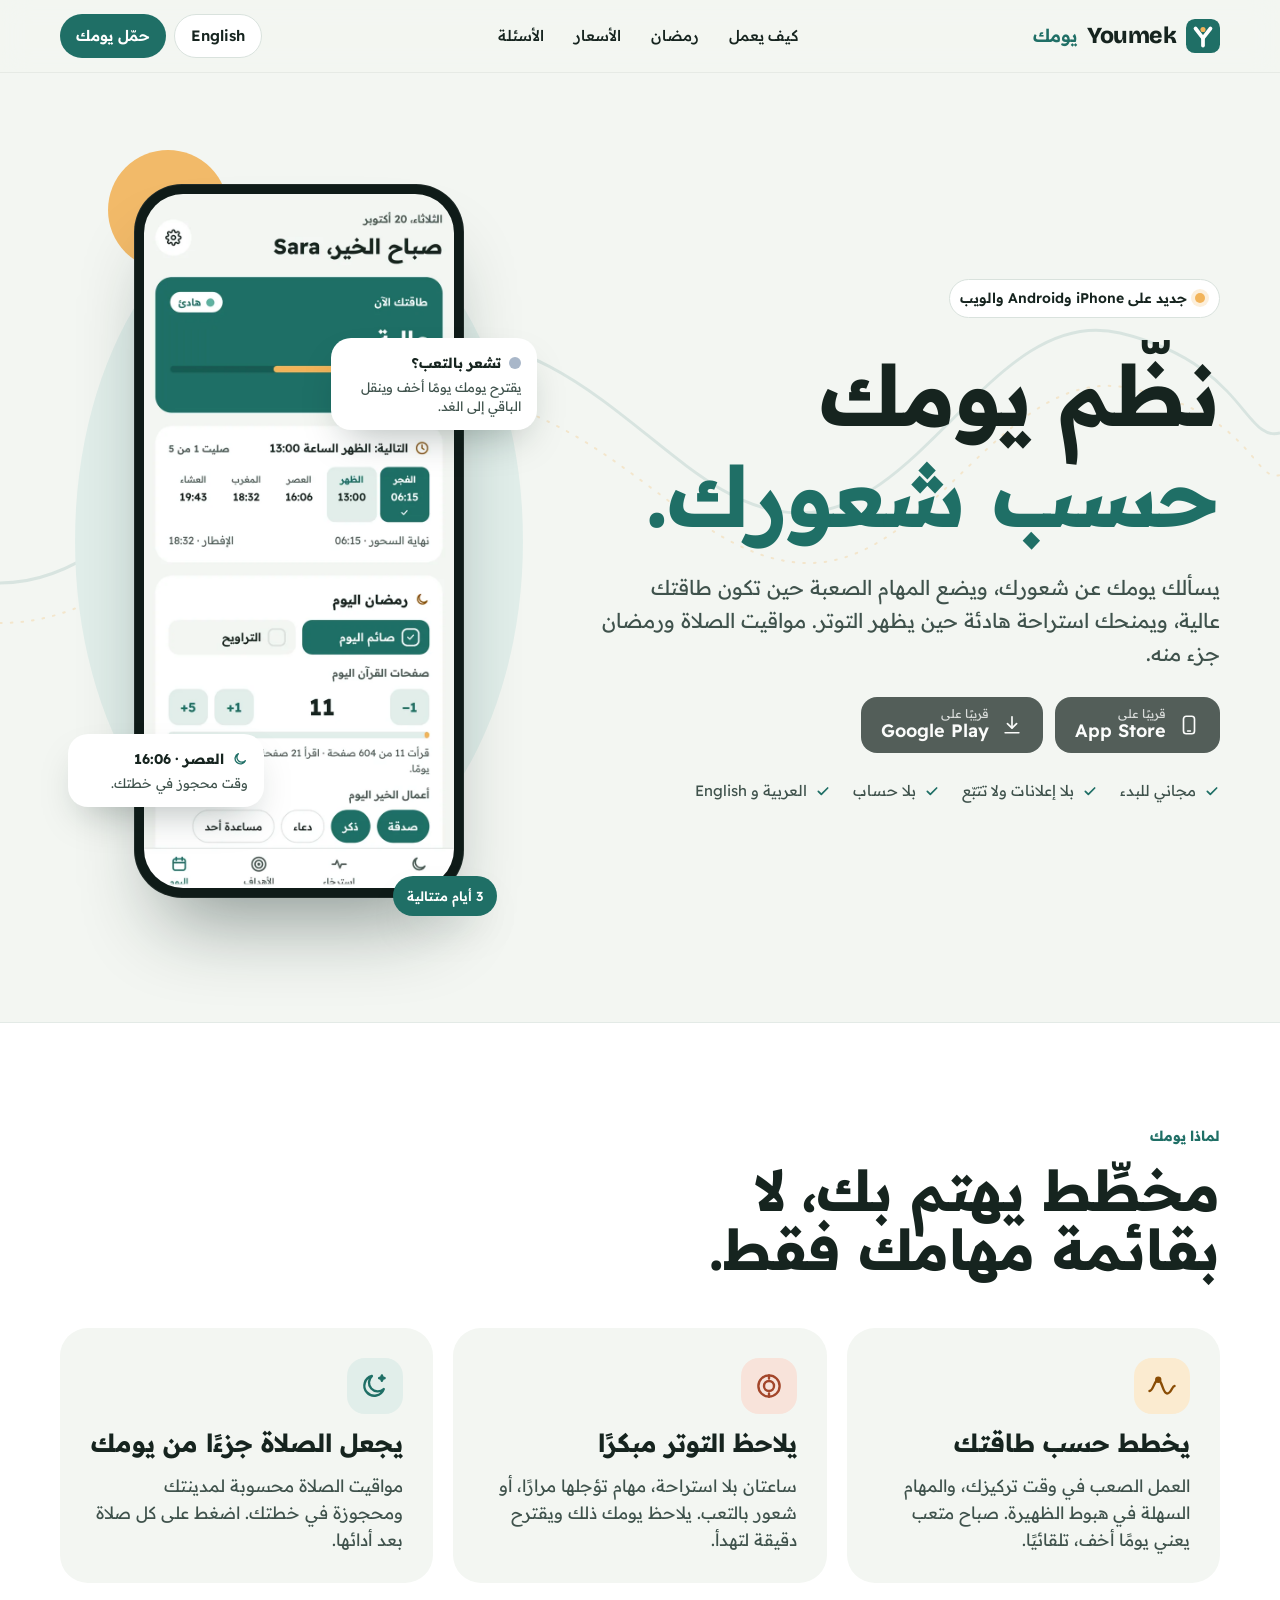
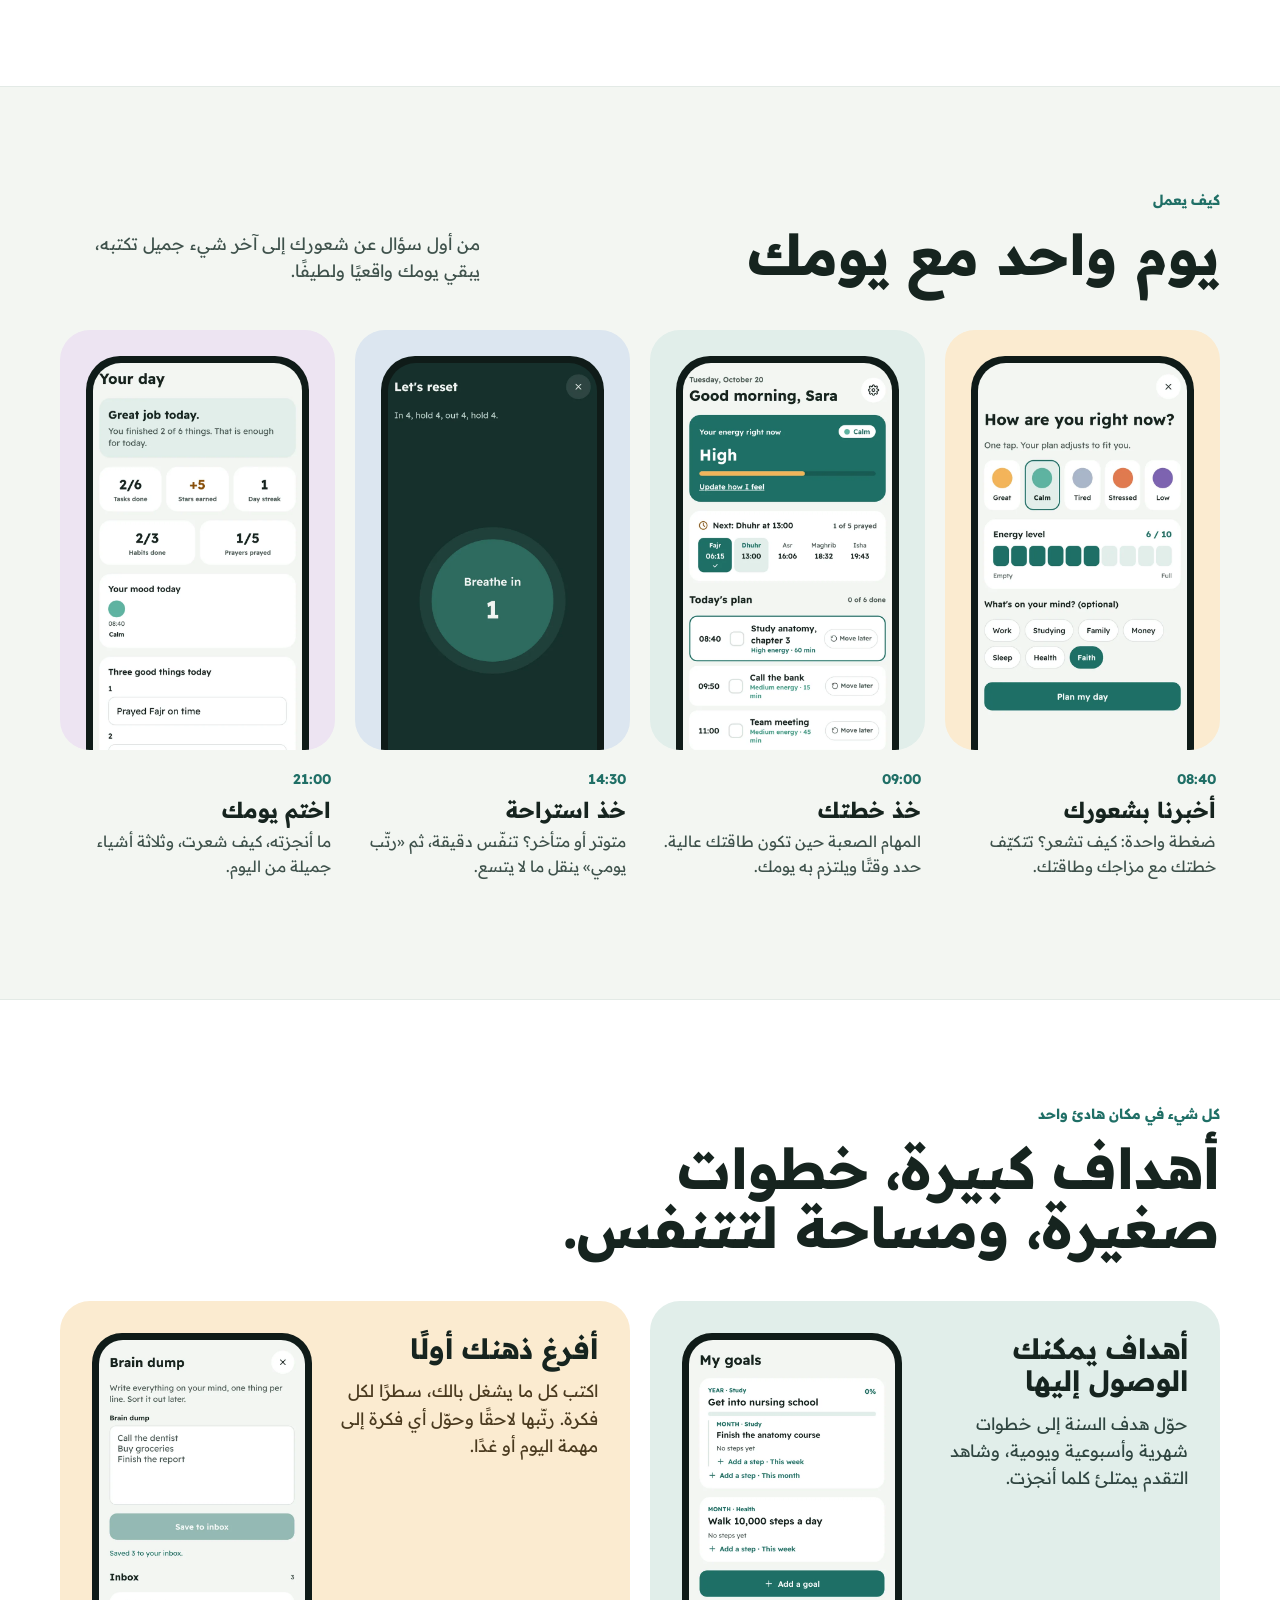
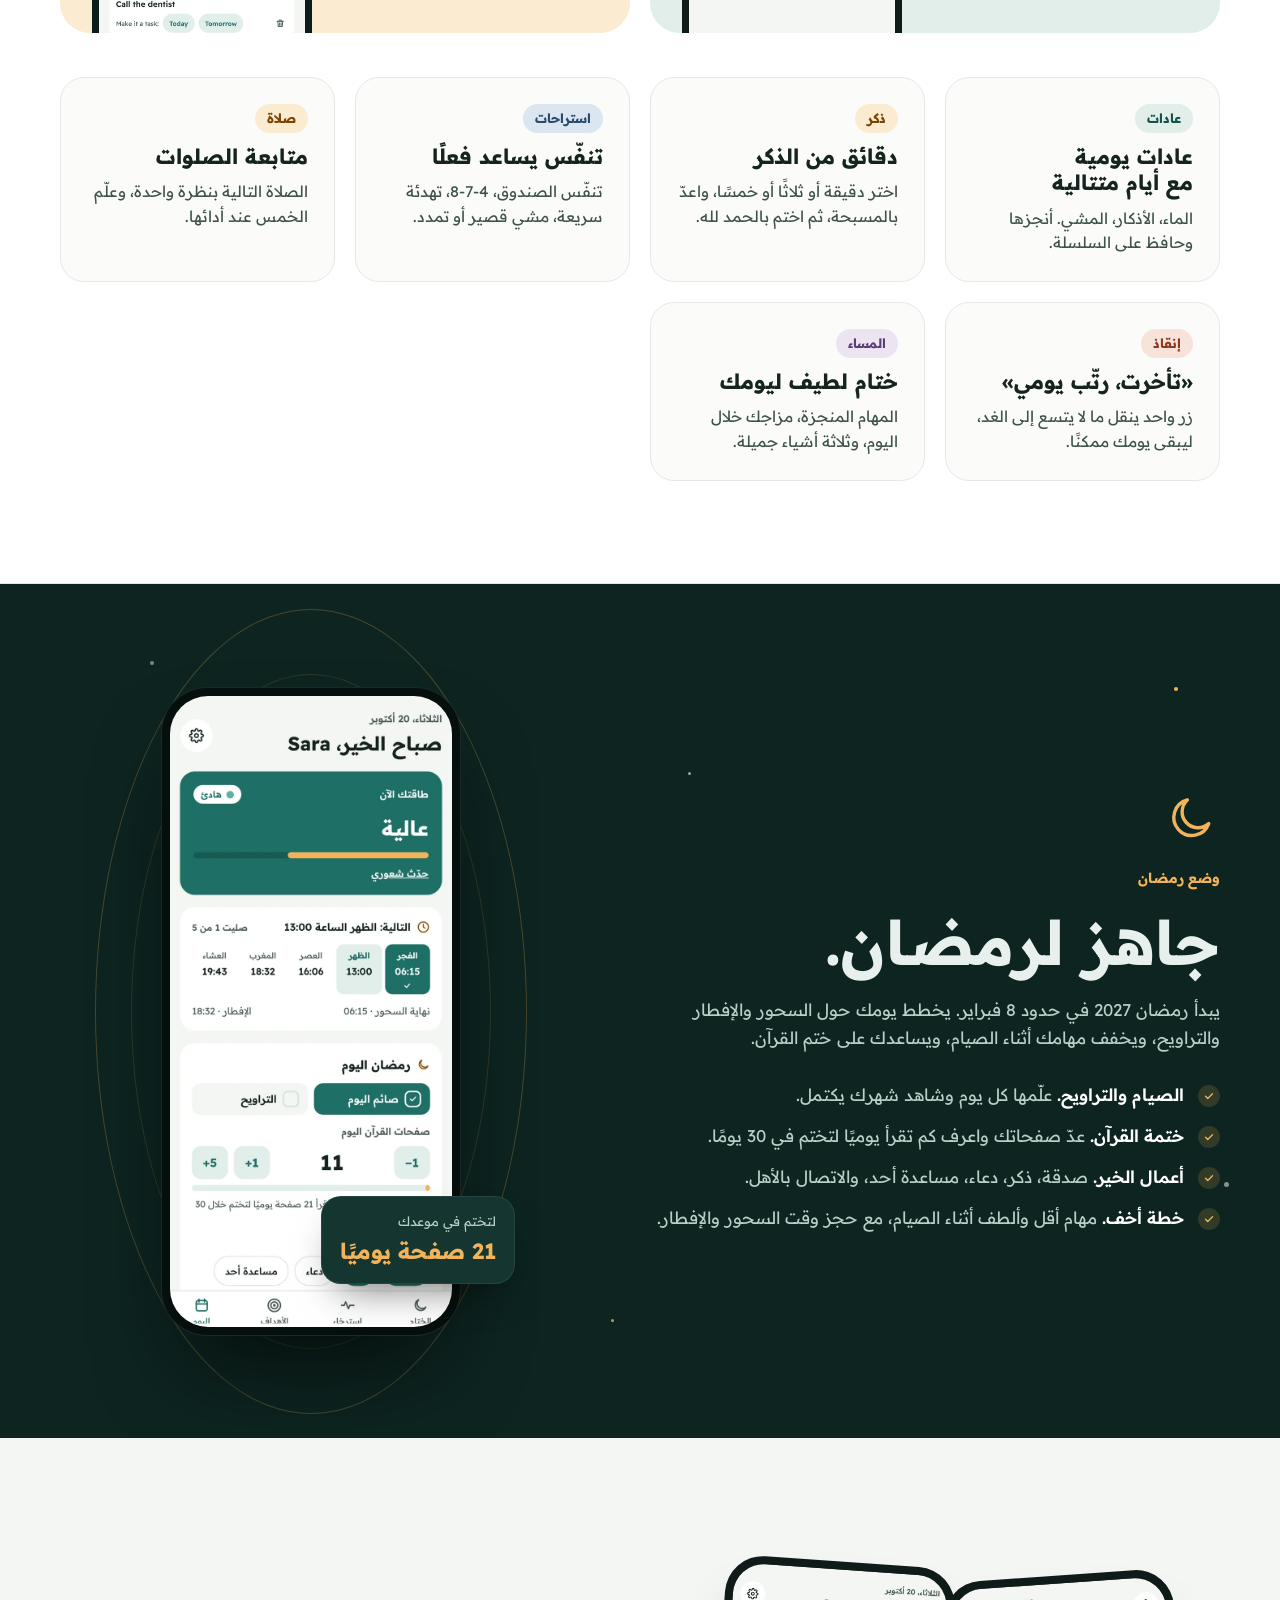
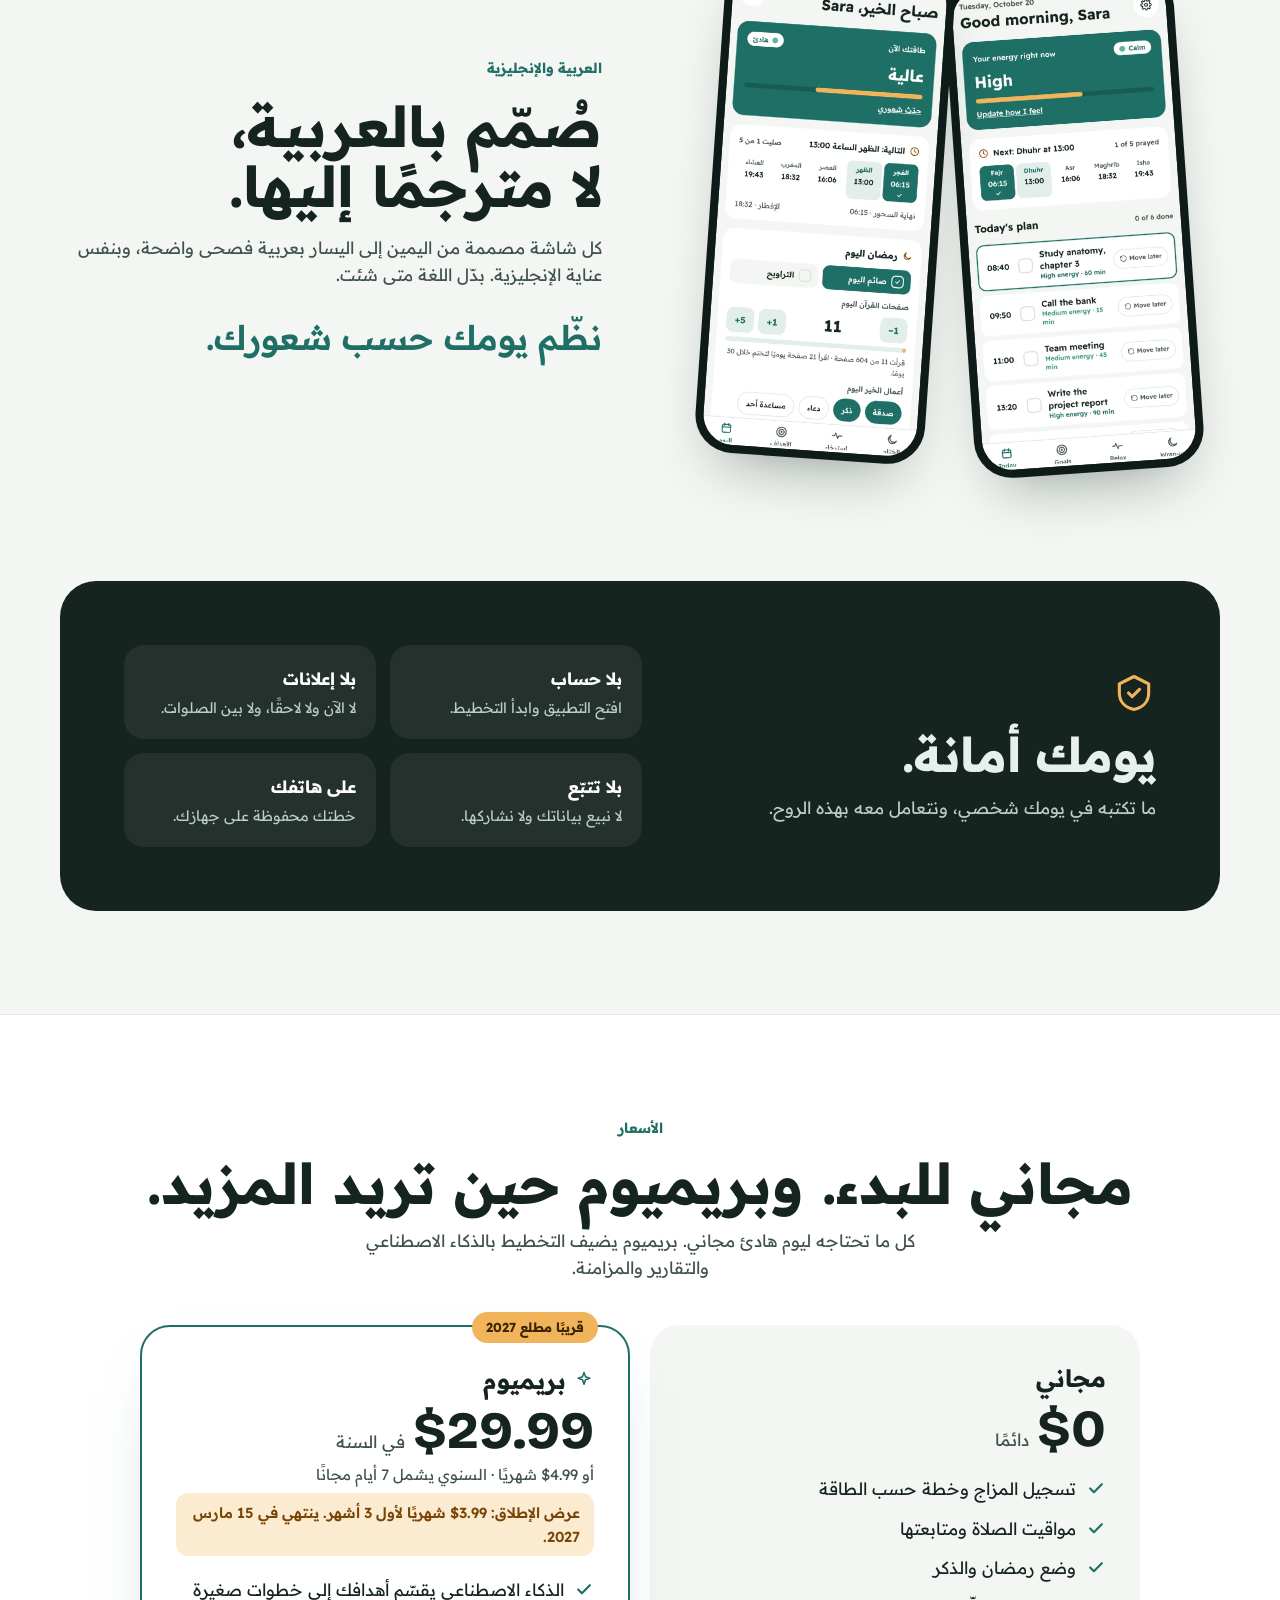
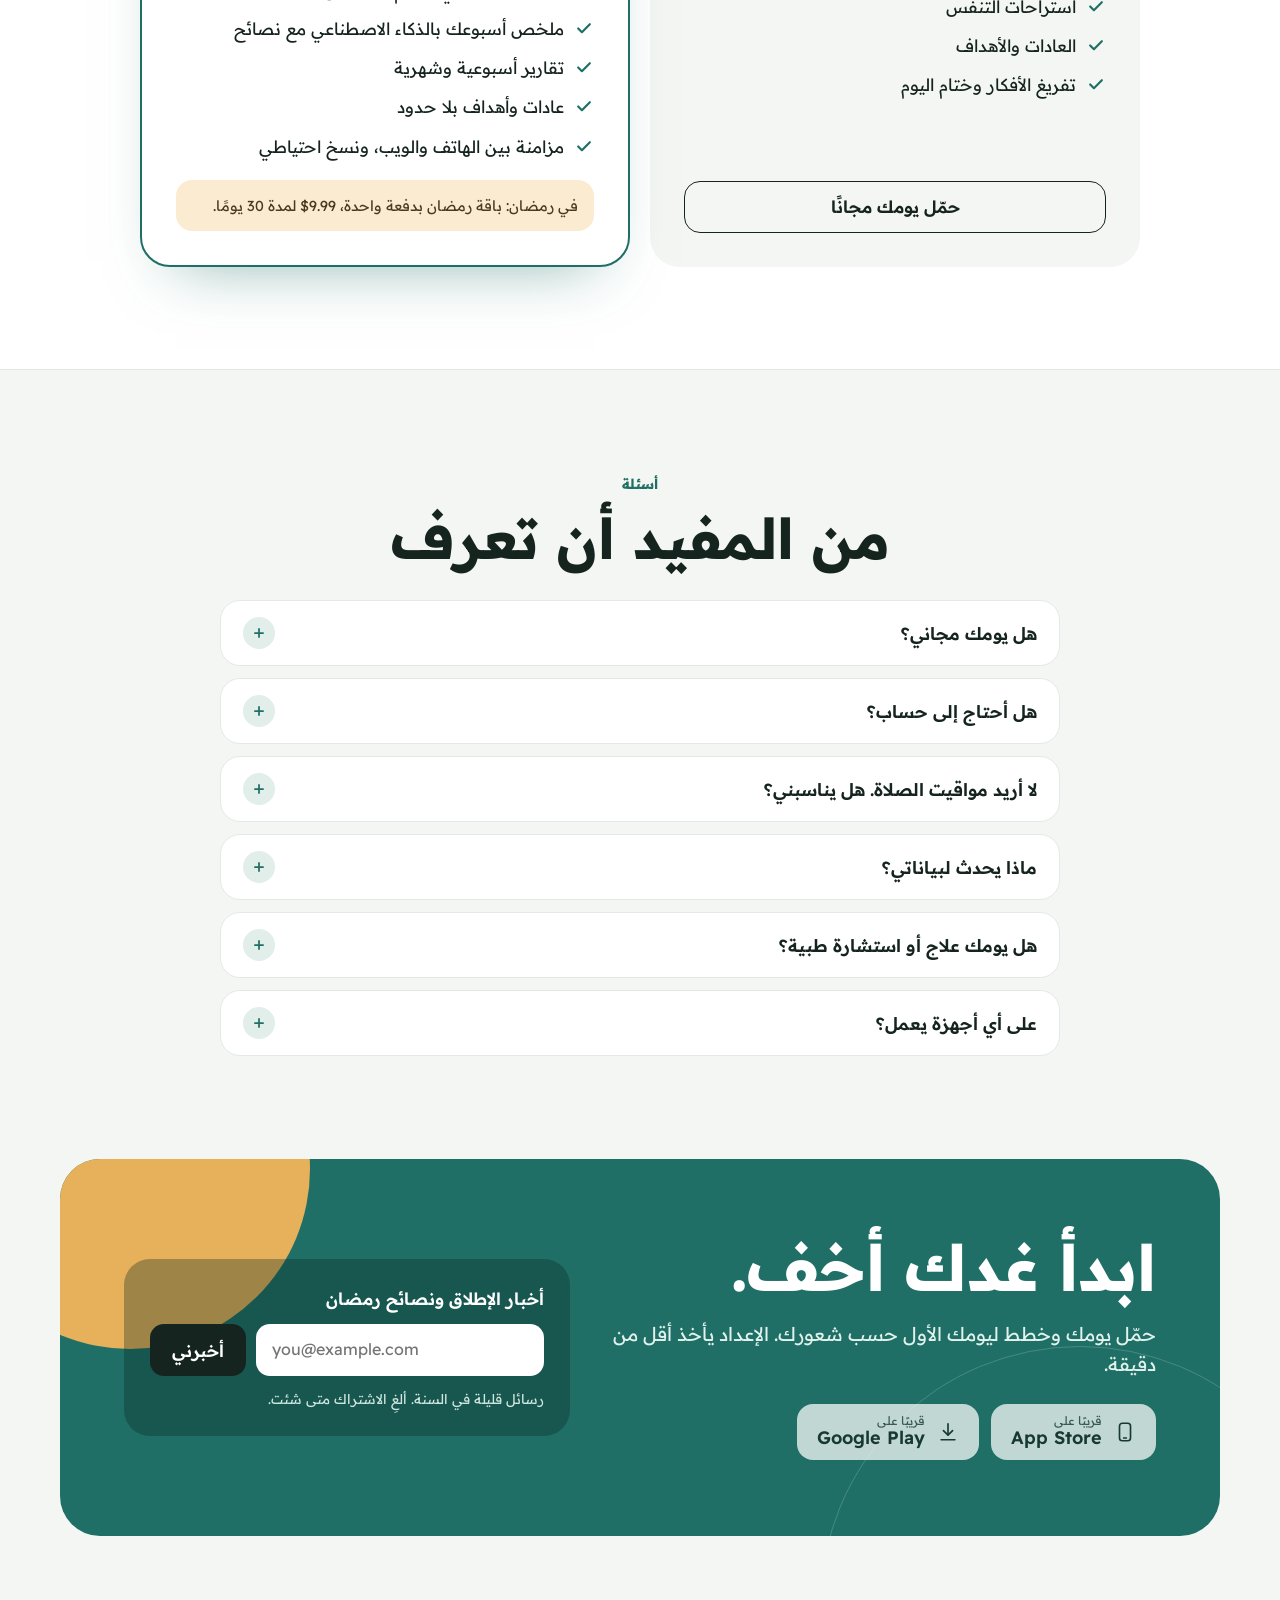
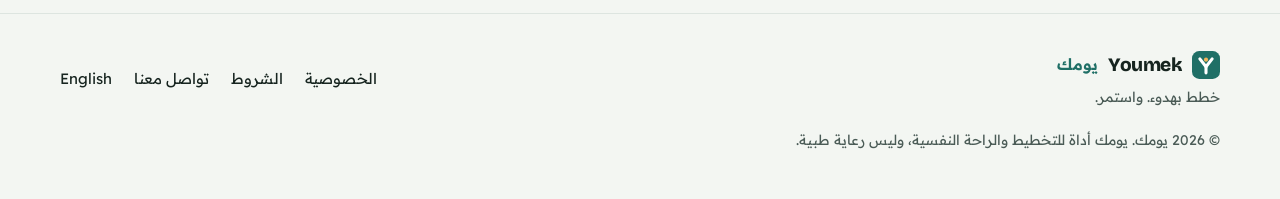
==== docs/ar/index.html @ 7734d37a "first commit v 0 10-18-26" ====
<!doctype html>
<html lang="ar" dir="rtl" class="no-js">
<head>
<meta charset="utf-8">
<meta name="viewport" content="width=device-width, initial-scale=1, viewport-fit=cover">
<title>يومك: نظّم يومك حسب شعورك</title>
<meta name="description" content="يومك مخطِّط هادئ يسألك عن مزاجك وطاقتك، ويضع المهام الصعبة حين تكون طاقتك عالية، ويمنحك استراحة هادئة حين يظهر التوتر، ويجعل مواقيت الصلاة ورمضان جزءًا من يومك. بالعربية والإنجليزية.">
<link rel="canonical" href="https://youmek.com/ar/">
<link rel="alternate" hreflang="en" href="https://youmek.com/">
<link rel="alternate" hreflang="ar" href="https://youmek.com/ar/">
<link rel="alternate" hreflang="x-default" href="https://youmek.com/">
<meta name="theme-color" content="#1F6F66">
<meta property="og:type" content="website">
<meta property="og:site_name" content="Youmek">
<meta property="og:title" content="يومك: نظّم يومك حسب شعورك">
<meta property="og:description" content="يومك مخطِّط هادئ يسألك عن مزاجك وطاقتك، ويضع المهام الصعبة حين تكون طاقتك عالية، ويمنحك استراحة هادئة حين يظهر التوتر، ويجعل مواقيت الصلاة ورمضان جزءًا من يومك. بالعربية والإنجليزية.">
<meta property="og:url" content="https://youmek.com/ar/">
<meta property="og:image" content="https://youmek.com/images/og-ar.png">
<meta property="og:locale" content="ar_AR">
<meta name="twitter:card" content="summary_large_image">
<meta name="twitter:image" content="https://youmek.com/images/og-ar.png">
<link rel="icon" href="../favicon.svg" type="image/svg+xml">
<link rel="icon" href="../favicon-32.png" sizes="32x32" type="image/png">
<link rel="apple-touch-icon" href="../apple-touch-icon.png">
<link rel="preload" href="../fonts/readex-pro.woff2" as="font" type="font/woff2" crossorigin>
<link rel="preload" href="../fonts/bricolage-800.woff2" as="font" type="font/woff2" crossorigin>
<link rel="stylesheet" href="../styles.css">
<link rel="preload" as="image" href="../images/app-today-ar.webp">
<script type="application/ld+json">{"@context": "https://schema.org", "@type": "SoftwareApplication", "name": "يومك", "applicationCategory": "LifestyleApplication", "operatingSystem": "iOS, Android, Web", "description": "يومك مخطِّط هادئ يسألك عن مزاجك وطاقتك، ويضع المهام الصعبة حين تكون طاقتك عالية، ويمنحك استراحة هادئة حين يظهر التوتر، ويجعل مواقيت الصلاة ورمضان جزءًا من يومك. بالعربية والإنجليزية.", "url": "https://youmek.com/ar/", "inLanguage": "ar", "offers": {"@type": "Offer", "price": "0", "priceCurrency": "USD"}}</script>

</head>
<body>
<a class="skip" href="#main">انتقل إلى المحتوى</a>

<header class="header">
  <nav class="wrap nav" aria-label="الرئيسية">
    <a class="brand" href="#top" aria-label="يومك"><svg width="34" height="34" viewBox="0 0 100 100" aria-hidden="true"><rect width="100" height="100" rx="26" fill="#1F6F66"/><path d="M28 28 L50 56 L72 28" fill="none" stroke="#fff" stroke-width="11" stroke-linecap="round" stroke-linejoin="round"/><path d="M50 56 V78" fill="none" stroke="#fff" stroke-width="11" stroke-linecap="round"/><circle cx="50" cy="31" r="7.5" fill="#F2B45A"/></svg><span class="brand-en">Youmek</span><span class="brand-ar">يومك</span></a>
    <div class="nav-links"><a href="#how">كيف يعمل</a><a href="#ramadan">رمضان</a><a href="#pricing">الأسعار</a><a href="#faq">الأسئلة</a></div>
    <div class="nav-actions">
      <a class="pill pill-ghost lang-en" href="../" hreflang="en" lang="en" data-setlang="en" aria-label="Read in English">English</a>
      <a class="pill pill-solid" href="#download">حمّل يومك</a>
    </div>
  </nav>
</header>

<main id="main">
<section class="hero" id="top">
  <svg class="hero-curve" viewBox="0 0 1440 520" preserveAspectRatio="none" aria-hidden="true">
    <path d="M0 400 C 180 400, 260 150, 470 150 S 760 330, 900 330 S 1120 120, 1260 150 S 1400 260, 1440 250" fill="none" stroke="#1F6F66" stroke-opacity="0.13" stroke-width="3"/>
    <path d="M0 440 C 200 440, 280 210, 480 210 S 770 380, 910 380 S 1130 180, 1270 205 S 1410 300, 1440 292" fill="none" stroke="#F2B45A" stroke-opacity="0.25" stroke-width="2" stroke-dasharray="2 10" stroke-linecap="round"/>
  </svg>
  <div class="wrap hero-grid">
    <div class="hero-copy">
      <span class="badge"><span class="badge-dot" aria-hidden="true"></span>جديد على iPhone وAndroid والويب</span>
      <h1 class="h1">نظّم يومك <em>حسب شعورك.</em></h1>
      <p class="hero-sub">يسألك يومك عن شعورك، ويضع المهام الصعبة حين تكون طاقتك عالية، ويمنحك استراحة هادئة حين يظهر التوتر. مواقيت الصلاة ورمضان جزء منه.</p>
      <div class="cta-row" id="download">
        <a class="store" href="#download" data-store="appStore" data-soon="قريبًا على" aria-label="حمّله من App Store"><svg class="icon" viewBox="0 0 24 24" aria-hidden="true" fill="none" stroke="currentColor" stroke-width="1.8" stroke-linecap="round" stroke-linejoin="round"><rect x="6" y="2.5" width="12" height="19" rx="3"/><path d="M10.5 18.5h3"/></svg><span class="store-text"><span class="store-small">حمّله من</span><span class="store-big">App Store</span></span></a><a class="store" href="#download" data-store="googlePlay" data-soon="قريبًا على" aria-label="احصل عليه من Google Play"><svg class="icon" viewBox="0 0 24 24" aria-hidden="true" fill="none" stroke="currentColor" stroke-width="1.8" stroke-linecap="round" stroke-linejoin="round"><path d="M12 3v12"/><path d="M7 10.5l5 5 5-5"/><path d="M4.5 20.5h15"/></svg><span class="store-text"><span class="store-small">احصل عليه من</span><span class="store-big">Google Play</span></span></a>
        <a class="web-link" href="#" data-webapp><svg class="icon" viewBox="0 0 24 24" aria-hidden="true" fill="none" stroke="currentColor" stroke-width="1.8" stroke-linecap="round" stroke-linejoin="round"><circle cx="12" cy="12" r="9"/><path d="M3 12h18M12 3c2.6 2.6 3.8 5.6 3.8 9s-1.2 6.4-3.8 9c-2.6-2.6-3.8-5.6-3.8-9S9.4 5.6 12 3z"/></svg><span>استخدمه على الويب</span></a>
      </div>
      <ul class="trust"><li><svg class="icon" viewBox="0 0 24 24" aria-hidden="true" fill="none" stroke="currentColor" stroke-width="2.6" stroke-linecap="round" stroke-linejoin="round"><path d="M5 12.5l4.5 4.5L19 7.5"/></svg>مجاني للبدء</li><li><svg class="icon" viewBox="0 0 24 24" aria-hidden="true" fill="none" stroke="currentColor" stroke-width="2.6" stroke-linecap="round" stroke-linejoin="round"><path d="M5 12.5l4.5 4.5L19 7.5"/></svg>بلا إعلانات ولا تتبّع</li><li><svg class="icon" viewBox="0 0 24 24" aria-hidden="true" fill="none" stroke="currentColor" stroke-width="2.6" stroke-linecap="round" stroke-linejoin="round"><path d="M5 12.5l4.5 4.5L19 7.5"/></svg>بلا حساب</li><li><svg class="icon" viewBox="0 0 24 24" aria-hidden="true" fill="none" stroke="currentColor" stroke-width="2.6" stroke-linecap="round" stroke-linejoin="round"><path d="M5 12.5l4.5 4.5L19 7.5"/></svg>العربية و English</li></ul>
    </div>
    <div class="hero-art">
      <div class="phone-stage">
        <div class="blob" aria-hidden="true"></div>
        <div class="sun" aria-hidden="true"></div>
        <div class="phone"><img src="../images/app-today-ar.webp" alt="شاشة اليوم في يومك: الطاقة عالية، الصلاة التالية الظهر الساعة 13:00، وخطة اليوم." width="720" height="1558" fetchpriority="high"></div>
        <div class="float float-1"><b><span class="mood-dot" aria-hidden="true"></span>تشعر بالتعب؟</b><span>يقترح يومك يومًا أخف وينقل الباقي إلى الغد.</span></div>
        <div class="float float-2"><b><svg class="icon" viewBox="0 0 24 24" aria-hidden="true" fill="none" stroke="currentColor" stroke-width="2" stroke-linecap="round" stroke-linejoin="round"><path d="M20 14.5A8 8 0 1 1 9.5 4a6.5 6.5 0 0 0 10.5 10.5z"/></svg>العصر · 16:06</b><span>وقت محجوز في خطتك.</span></div>
        <div class="float-3 float" aria-hidden="true">3 أيام متتالية</div>
      </div>
    </div>
  </div>
</section>

<section class="section white" aria-labelledby="p-title">
  <div class="wrap stack" style="gap:48px">
    <div class="stack" style="max-width:760px"><span class="eyebrow">لماذا يومك</span><h2 id="p-title" class="h2">مخطِّط يهتم بك، لا بقائمة مهامك فقط.</h2></div>
    <div class="cards-3"><article class="pillar reveal"><div class="tile" style="background:#FBEBD0;color:#8A4D05"><svg class="icon" viewBox="0 0 24 24" aria-hidden="true" fill="none" stroke="currentColor" stroke-width="1.9" stroke-linecap="round" stroke-linejoin="round"><path d="M2 16c3 0 4-9 7-9s3.5 11 7 11 4-6 6-6"/><circle cx="9" cy="7" r="1.6" fill="currentColor"/></svg></div><h3>يخطط حسب طاقتك</h3><p>العمل الصعب في وقت تركيزك، والمهام السهلة في هبوط الظهيرة. صباح متعب يعني يومًا أخف، تلقائيًا.</p></article><article class="pillar reveal"><div class="tile" style="background:#F8E3DA;color:#A3462A"><svg class="icon" viewBox="0 0 24 24" aria-hidden="true" fill="none" stroke="currentColor" stroke-width="1.9" stroke-linecap="round" stroke-linejoin="round"><circle cx="12" cy="12" r="8.5"/><circle cx="12" cy="12" r="4"/><path d="M12 3.5V6M12 18v2.5"/></svg></div><h3>يلاحظ التوتر مبكرًا</h3><p>ساعتان بلا استراحة، مهام تؤجلها مرارًا، أو شعور بالتعب. يلاحظ يومك ذلك ويقترح دقيقة لتهدأ.</p></article><article class="pillar reveal"><div class="tile" style="background:#E1EEEA;color:#1F6F66"><svg class="icon" viewBox="0 0 24 24" aria-hidden="true" fill="none" stroke="currentColor" stroke-width="1.9" stroke-linecap="round" stroke-linejoin="round"><path d="M19 14.5A8 8 0 1 1 9.5 4a6.5 6.5 0 0 0 9.5 10.5z"/><path d="M17.5 3.5l.6 1.6 1.6.6-1.6.6-.6 1.6-.6-1.6-1.6-.6 1.6-.6z"/></svg></div><h3>يجعل الصلاة جزءًا من يومك</h3><p>مواقيت الصلاة محسوبة لمدينتك ومحجوزة في خطتك. اضغط على كل صلاة بعد أدائها.</p></article></div>
  </div>
</section>

<section class="section" id="how" aria-labelledby="d-title">
  <div class="wrap stack" style="gap:40px">
    <div class="head-row">
      <div class="stack" style="max-width:640px"><span class="eyebrow">كيف يعمل</span><h2 id="d-title" class="h2">يوم واحد مع يومك</h2></div>
      <p class="lead">من أول سؤال عن شعورك إلى آخر شيء جميل تكتبه، يبقي يومك واقعيًا ولطيفًا.</p>
    </div>
    <div class="steps" tabindex="0" aria-label="يوم واحد مع يومك"><article class="step"><div class="step-art" style="background:#FBEBD0"><div class="step-phone"><img src="../images/app-checkin.webp" alt="تسجيل المزاج بخمسة خيارات ومستوى الطاقة." loading="lazy" width="720" height="1558"></div></div><div class="step-body"><span class="step-time">08:40</span><h3>أخبرنا بشعورك</h3><p>ضغطة واحدة: كيف تشعر؟ تتكيّف خطتك مع مزاجك وطاقتك.</p></div></article><article class="step"><div class="step-art" style="background:#E1EEEA"><div class="step-phone"><img src="../images/app-today.webp" alt="خطة اليوم بالمهام حسب الطاقة ومواقيت الصلاة." loading="lazy" width="720" height="1558"></div></div><div class="step-body"><span class="step-time">09:00</span><h3>خذ خطتك</h3><p>المهام الصعبة حين تكون طاقتك عالية. حدد وقتًا ويلتزم به يومك.</p></div></article><article class="step"><div class="step-art" style="background:#DCE6F0"><div class="step-phone"><img src="../images/app-break.webp" alt="تمرين تنفّس." loading="lazy" width="720" height="1558"></div></div><div class="step-body"><span class="step-time">14:30</span><h3>خذ استراحة</h3><p>متوتر أو متأخر؟ تنفّس دقيقة، ثم «رتّب يومي» ينقل ما لا يتسع.</p></div></article><article class="step"><div class="step-art" style="background:#EDE4F2"><div class="step-phone"><img src="../images/app-wrapup.webp" alt="ختام اليوم مع المهام المنجزة والعادات وثلاثة أشياء جميلة." loading="lazy" width="720" height="1558"></div></div><div class="step-body"><span class="step-time">21:00</span><h3>اختم يومك</h3><p>ما أنجزته، كيف شعرت، وثلاثة أشياء جميلة من اليوم.</p></div></article></div>
    <p class="swipe-hint" aria-hidden="true">اسحب لترى اليوم كاملًا ←</p>
  </div>
</section>

<section class="section white" aria-labelledby="f-title">
  <div class="wrap stack" style="gap:44px">
    <div class="stack" style="max-width:760px"><span class="eyebrow">كل شيء في مكان هادئ واحد</span><h2 id="f-title" class="h2">أهداف كبيرة، خطوات صغيرة، ومساحة لتتنفس.</h2></div>
    <div class="bento">
      <article class="bento-big reveal" style="background:#E1EEEA">
        <div class="bento-text"><h3>أهداف يمكنك الوصول إليها</h3><p style="color:#2F4540">حوّل هدف السنة إلى خطوات شهرية وأسبوعية ويومية، وشاهد التقدم يمتلئ كلما أنجزت.</p></div>
        <div class="bento-phone"><img src="../images/app-goals.webp" alt="سلّم الأهداف من هدف سنوي إلى خطوات أسبوعية." loading="lazy" width="720" height="1558"></div>
      </article>
      <article class="bento-big reveal" style="background:#FBEBD0">
        <div class="bento-text"><h3>أفرغ ذهنك أولًا</h3><p style="color:#4A3A1F">اكتب كل ما يشغل بالك، سطرًا لكل فكرة. رتّبها لاحقًا وحوّل أي فكرة إلى مهمة اليوم أو غدًا.</p></div>
        <div class="bento-phone"><img src="../images/app-dump.webp" alt="تفريغ الأفكار مع صندوق لتحويلها إلى مهام." loading="lazy" width="720" height="1558"></div>
      </article>
    </div>
    <div class="feats"><article class="feat reveal"><span class="tag" style="background:#E1EEEA;color:#16524C">عادات</span><h3>عادات يومية مع أيام متتالية</h3><p>الماء، الأذكار، المشي. أنجزها وحافظ على السلسلة.</p></article><article class="feat reveal"><span class="tag" style="background:#FBEBD0;color:#7A4405">ذكر</span><h3>دقائق من الذكر</h3><p>اختر دقيقة أو ثلاثًا أو خمسًا، واعدّ بالمسبحة، ثم اختم بالحمد لله.</p></article><article class="feat reveal"><span class="tag" style="background:#DCE6F0;color:#2B4B6E">استراحات</span><h3>تنفّس يساعد فعلًا</h3><p>تنفّس الصندوق، 4-7-8، تهدئة سريعة، مشي قصير أو تمدد.</p></article><article class="feat reveal"><span class="tag" style="background:#FBEBD0;color:#7A4405">صلاة</span><h3>متابعة الصلوات</h3><p>الصلاة التالية بنظرة واحدة، وعلّم الخمس عند أدائها.</p></article><article class="feat reveal"><span class="tag" style="background:#F8E3DA;color:#8C3A20">إنقاذ</span><h3>«تأخرت، رتّب يومي»</h3><p>زر واحد ينقل ما لا يتسع إلى الغد، ليبقى يومك ممكنًا.</p></article><article class="feat reveal"><span class="tag" style="background:#EDE4F2;color:#5A3E7A">المساء</span><h3>ختام لطيف ليومك</h3><p>المهام المنجزة، مزاجك خلال اليوم، وثلاثة أشياء جميلة.</p></article></div>
  </div>
</section>

<section class="ramadan" id="ramadan" aria-labelledby="r-title">
  <span class="star" aria-hidden="true" style="width:4px;height:4px;background:#F2B45A;opacity:1;top:12%;inset-inline-start:8%"></span><span class="star" aria-hidden="true" style="width:3px;height:3px;background:#fff;opacity:0.6;top:22%;inset-inline-start:46%"></span><span class="star" aria-hidden="true" style="width:5px;height:5px;background:#fff;opacity:0.5;top:70%;inset-inline-start:4%"></span><span class="star" aria-hidden="true" style="width:3px;height:3px;background:#F2B45A;opacity:0.8;top:86%;inset-inline-start:52%"></span><span class="star" aria-hidden="true" style="width:4px;height:4px;background:#fff;opacity:0.45;top:9%;inset-inline-start:88%"></span><span class="star" aria-hidden="true" style="width:3px;height:3px;background:#fff;opacity:0.5;top:40%;inset-inline-start:70%"></span>
  <div class="wrap ram-grid">
    <div class="ram-copy">
      <span style="font-size:54px;color:#F2B45A;display:flex"><svg class="icon" viewBox="0 0 24 24" aria-hidden="true" fill="none" stroke="currentColor" stroke-width="1.5" stroke-linecap="round" stroke-linejoin="round"><path d="M19 14.5A8 8 0 1 1 9.5 4a6.5 6.5 0 0 0 9.5 10.5z"/></svg></span>
      <span class="eyebrow">وضع رمضان</span>
      <h2 id="r-title" class="h2">جاهز لرمضان.</h2>
      <p class="lead">يبدأ رمضان 2027 في حدود 8 فبراير. يخطط يومك حول السحور والإفطار والتراويح، ويخفف مهامك أثناء الصيام، ويساعدك على ختم القرآن.</p>
      <ul class="ram-list"><li><span class="ram-check"><svg class="icon" viewBox="0 0 24 24" aria-hidden="true" fill="none" stroke="currentColor" stroke-width="2.6" stroke-linecap="round" stroke-linejoin="round"><path d="M5 12.5l4.5 4.5L19 7.5"/></svg></span><span><strong>الصيام والتراويح.</strong> <span class="d">علّمها كل يوم وشاهد شهرك يكتمل.</span></span></li><li><span class="ram-check"><svg class="icon" viewBox="0 0 24 24" aria-hidden="true" fill="none" stroke="currentColor" stroke-width="2.6" stroke-linecap="round" stroke-linejoin="round"><path d="M5 12.5l4.5 4.5L19 7.5"/></svg></span><span><strong>ختمة القرآن.</strong> <span class="d">عدّ صفحاتك واعرف كم تقرأ يوميًا لتختم في 30 يومًا.</span></span></li><li><span class="ram-check"><svg class="icon" viewBox="0 0 24 24" aria-hidden="true" fill="none" stroke="currentColor" stroke-width="2.6" stroke-linecap="round" stroke-linejoin="round"><path d="M5 12.5l4.5 4.5L19 7.5"/></svg></span><span><strong>أعمال الخير.</strong> <span class="d">صدقة، ذكر، دعاء، مساعدة أحد، والاتصال بالأهل.</span></span></li><li><span class="ram-check"><svg class="icon" viewBox="0 0 24 24" aria-hidden="true" fill="none" stroke="currentColor" stroke-width="2.6" stroke-linecap="round" stroke-linejoin="round"><path d="M5 12.5l4.5 4.5L19 7.5"/></svg></span><span><strong>خطة أخف.</strong> <span class="d">مهام أقل وألطف أثناء الصيام، مع حجز وقت السحور والإفطار.</span></span></li></ul>
    </div>
    <div class="ram-art">
      <div class="ram-stage reveal">
        <div class="orbit" aria-hidden="true" style="inset:-12% -22%"></div>
        <div class="orbit" aria-hidden="true" style="inset:-2% -10%;border-color:rgba(242,180,90,.14)"></div>
        <div class="ram-phone"><img src="../images/app-today-ar.webp" alt="بطاقة رمضان: صائم اليوم، 11 صفحة من القرآن، وأعمال الخير." loading="lazy" width="720" height="1558"></div>
        <div class="ram-float"><span>لتختم في موعدك</span><b>21 صفحة يوميًا</b></div>
      </div>
    </div>
  </div>
</section>

<section class="section" aria-labelledby="l-title">
  <div class="wrap lang-grid">
    <div class="lang-phones">
      <div class="lang-phone tilt-a"><img src="../images/app-today.webp" alt="يومك بالإنجليزية." loading="lazy" width="720" height="1558"></div>
      <div class="lang-phone tilt-b"><img src="../images/app-today-ar.webp" alt="يومك بالعربية." loading="lazy" width="720" height="1558"></div>
    </div>
    <div class="lang-copy">
      <span class="eyebrow">العربية والإنجليزية</span>
      <h2 id="l-title" class="h2">صُمّم بالعربية، لا مترجمًا إليها.</h2>
      <p class="lead">كل شاشة مصممة من اليمين إلى اليسار بعربية فصحى واضحة، وبنفس عناية الإنجليزية. بدّل اللغة متى شئت.</p>
      <p class="ar-line" lang="ar" dir="rtl">نظّم يومك حسب شعورك.</p>
    </div>
  </div>
</section>

<section aria-labelledby="a-title" style="padding-bottom:clamp(64px,8vw,112px)">
  <div class="wrap">
    <div class="amanah reveal">
      <div class="amanah-copy"><svg class="icon" viewBox="0 0 24 24" aria-hidden="true" fill="none" stroke="currentColor" stroke-width="1.7" stroke-linecap="round" stroke-linejoin="round"><path d="M12 3l8 4v5c0 5-3.5 8-8 9-4.5-1-8-4-8-9V7z"/><path d="M9 12l2 2 4-4"/></svg><h2 id="a-title">يومك أمانة.</h2><p>ما تكتبه في يومك شخصي، ونتعامل معه بهذه الروح.</p></div>
      <ul class="amanah-list"><li><strong>بلا حساب</strong><span>افتح التطبيق وابدأ التخطيط.</span></li><li><strong>بلا إعلانات</strong><span>لا الآن ولا لاحقًا، ولا بين الصلوات.</span></li><li><strong>بلا تتبّع</strong><span>لا نبيع بياناتك ولا نشاركها.</span></li><li><strong>على هاتفك</strong><span>خطتك محفوظة على جهازك.</span></li></ul>
    </div>
  </div>
</section>

<section class="section white" id="pricing" aria-labelledby="pr-title">
  <div class="wrap mid stack" style="gap:44px">
    <div class="stack center"><span class="eyebrow">الأسعار</span><h2 id="pr-title" class="h2">مجاني للبدء. وبريميوم حين تريد المزيد.</h2><p class="lead" style="max-width:36em">كل ما تحتاجه ليوم هادئ مجاني. بريميوم يضيف التخطيط بالذكاء الاصطناعي والتقارير والمزامنة.</p></div>
    <div class="plans">
      <div class="plan plan-free reveal">
        <div class="stack" style="gap:6px"><h3>مجاني</h3><p class="price"><b>$0</b><span>دائمًا</span></p></div>
        <ul class="plan-list"><li><svg class="icon" viewBox="0 0 24 24" aria-hidden="true" fill="none" stroke="currentColor" stroke-width="2.6" stroke-linecap="round" stroke-linejoin="round"><path d="M5 12.5l4.5 4.5L19 7.5"/></svg><span>تسجيل المزاج وخطة حسب الطاقة</span></li><li><svg class="icon" viewBox="0 0 24 24" aria-hidden="true" fill="none" stroke="currentColor" stroke-width="2.6" stroke-linecap="round" stroke-linejoin="round"><path d="M5 12.5l4.5 4.5L19 7.5"/></svg><span>مواقيت الصلاة ومتابعتها</span></li><li><svg class="icon" viewBox="0 0 24 24" aria-hidden="true" fill="none" stroke="currentColor" stroke-width="2.6" stroke-linecap="round" stroke-linejoin="round"><path d="M5 12.5l4.5 4.5L19 7.5"/></svg><span>وضع رمضان والذكر</span></li><li><svg class="icon" viewBox="0 0 24 24" aria-hidden="true" fill="none" stroke="currentColor" stroke-width="2.6" stroke-linecap="round" stroke-linejoin="round"><path d="M5 12.5l4.5 4.5L19 7.5"/></svg><span>استراحات التنفّس</span></li><li><svg class="icon" viewBox="0 0 24 24" aria-hidden="true" fill="none" stroke="currentColor" stroke-width="2.6" stroke-linecap="round" stroke-linejoin="round"><path d="M5 12.5l4.5 4.5L19 7.5"/></svg><span>العادات والأهداف</span></li><li><svg class="icon" viewBox="0 0 24 24" aria-hidden="true" fill="none" stroke="currentColor" stroke-width="2.6" stroke-linecap="round" stroke-linejoin="round"><path d="M5 12.5l4.5 4.5L19 7.5"/></svg><span>تفريغ الأفكار وختام اليوم</span></li></ul>
        <a class="btn-outline" href="#download">حمّل يومك مجانًا</a>
      </div>
      <div class="plan plan-prem reveal">
        <span class="plan-badge">قريبًا مطلع 2027</span>
        <div class="stack" style="gap:6px">
          <h3><svg class="icon" viewBox="0 0 24 24" aria-hidden="true" fill="none" stroke="currentColor" stroke-width="1.9" stroke-linecap="round" stroke-linejoin="round"><path d="M12 3l1.8 5.2L19 10l-5.2 1.8L12 17l-1.8-5.2L5 10l5.2-1.8z"/></svg>بريميوم</h3>
          <p class="price"><b>$29.99</b><span>في السنة</span></p>
          <p class="plan-alt">أو ⁦$4.99⁩ شهريًا · السنوي يشمل 7 أيام مجانًا</p>
          <p class="offer">عرض الإطلاق: ⁦$3.99⁩ شهريًا لأول 3 أشهر. ينتهي في 15 مارس 2027.</p>
        </div>
        <ul class="plan-list"><li><svg class="icon" viewBox="0 0 24 24" aria-hidden="true" fill="none" stroke="currentColor" stroke-width="2.6" stroke-linecap="round" stroke-linejoin="round"><path d="M5 12.5l4.5 4.5L19 7.5"/></svg><span>الذكاء الاصطناعي يقسّم أهدافك إلى خطوات صغيرة</span></li><li><svg class="icon" viewBox="0 0 24 24" aria-hidden="true" fill="none" stroke="currentColor" stroke-width="2.6" stroke-linecap="round" stroke-linejoin="round"><path d="M5 12.5l4.5 4.5L19 7.5"/></svg><span>ملخص أسبوعك بالذكاء الاصطناعي مع نصائح</span></li><li><svg class="icon" viewBox="0 0 24 24" aria-hidden="true" fill="none" stroke="currentColor" stroke-width="2.6" stroke-linecap="round" stroke-linejoin="round"><path d="M5 12.5l4.5 4.5L19 7.5"/></svg><span>تقارير أسبوعية وشهرية</span></li><li><svg class="icon" viewBox="0 0 24 24" aria-hidden="true" fill="none" stroke="currentColor" stroke-width="2.6" stroke-linecap="round" stroke-linejoin="round"><path d="M5 12.5l4.5 4.5L19 7.5"/></svg><span>عادات وأهداف بلا حدود</span></li><li><svg class="icon" viewBox="0 0 24 24" aria-hidden="true" fill="none" stroke="currentColor" stroke-width="2.6" stroke-linecap="round" stroke-linejoin="round"><path d="M5 12.5l4.5 4.5L19 7.5"/></svg><span>مزامنة بين الهاتف والويب، ونسخ احتياطي</span></li></ul>
        <p class="note">في رمضان: باقة رمضان بدفعة واحدة، ⁦$9.99⁩ لمدة 30 يومًا.</p>
      </div>
    </div>
  </div>
</section>



<section class="section" id="faq" aria-labelledby="faq-title">
  <div class="wrap narrow stack" style="gap:32px">
    <div class="stack center"><span class="eyebrow">أسئلة</span><h2 id="faq-title" class="h2">من المفيد أن تعرف</h2></div>
    <div class="faq"><details><summary>هل يومك مجاني؟<span class="plus"><svg class="icon" viewBox="0 0 24 24" aria-hidden="true" fill="none" stroke="currentColor" stroke-width="3" stroke-linecap="round" stroke-linejoin="round"><path d="M12 5v14M5 12h14"/></svg></span></summary><p>نعم. حمّله واستخدم المخطط وتسجيل المزاج والاستراحات ومواقيت الصلاة ووضع رمضان والذكر والعادات والأهداف مجانًا. بريميوم، القادم مطلع 2027، يضيف التخطيط بالذكاء الاصطناعي والتقارير والمزامنة.</p></details><details><summary>هل أحتاج إلى حساب؟<span class="plus"><svg class="icon" viewBox="0 0 24 24" aria-hidden="true" fill="none" stroke="currentColor" stroke-width="3" stroke-linecap="round" stroke-linejoin="round"><path d="M12 5v14M5 12h14"/></svg></span></summary><p>لا. افتح التطبيق وابدأ. خطتك محفوظة على هاتفك.</p></details><details><summary>لا أريد مواقيت الصلاة. هل يناسبني؟<span class="plus"><svg class="icon" viewBox="0 0 24 24" aria-hidden="true" fill="none" stroke="currentColor" stroke-width="3" stroke-linecap="round" stroke-linejoin="round"><path d="M12 5v14M5 12h14"/></svg></span></summary><p>نعم. أوقف مواقيت الصلاة عند الإعداد أو من الإعدادات في أي وقت، وكل شيء آخر يعمل كما هو.</p></details><details><summary>ماذا يحدث لبياناتي؟<span class="plus"><svg class="icon" viewBox="0 0 24 24" aria-hidden="true" fill="none" stroke="currentColor" stroke-width="3" stroke-linecap="round" stroke-linejoin="round"><path d="M12 5v14M5 12h14"/></svg></span></summary><p>تبقى على جهازك. بلا إعلانات ولا تتبّع، ولا نبيع بياناتك أبدًا.</p></details><details><summary>هل يومك علاج أو استشارة طبية؟<span class="plus"><svg class="icon" viewBox="0 0 24 24" aria-hidden="true" fill="none" stroke="currentColor" stroke-width="3" stroke-linecap="round" stroke-linejoin="round"><path d="M12 5v14M5 12h14"/></svg></span></summary><p>لا. يومك أداة للتخطيط والراحة النفسية. إن كنت تمر بوقت صعب، تحدث إلى مختص أو شخص تثق به.</p></details><details><summary>على أي أجهزة يعمل؟<span class="plus"><svg class="icon" viewBox="0 0 24 24" aria-hidden="true" fill="none" stroke="currentColor" stroke-width="3" stroke-linecap="round" stroke-linejoin="round"><path d="M12 5v14M5 12h14"/></svg></span></summary><p>iPhone وAndroid والويب، بالعربية والإنجليزية.</p></details></div>
  </div>
</section>

<section aria-labelledby="final-title" style="padding-bottom:clamp(56px,6vw,96px)">
  <div class="wrap">
    <div class="final">
      <div class="final-sun" aria-hidden="true"></div>
      <div class="final-ring" aria-hidden="true"></div>
      <div class="final-copy">
        <h2 id="final-title">ابدأ غدك أخف.</h2>
        <p>حمّل يومك وخطط ليومك الأول حسب شعورك. الإعداد يأخذ أقل من دقيقة.</p>
        <div class="cta-row" style="margin-top:6px"><a class="store store-light" href="#download" data-store="appStore" data-soon="قريبًا على" aria-label="حمّله من App Store"><svg class="icon" viewBox="0 0 24 24" aria-hidden="true" fill="none" stroke="currentColor" stroke-width="1.8" stroke-linecap="round" stroke-linejoin="round"><rect x="6" y="2.5" width="12" height="19" rx="3"/><path d="M10.5 18.5h3"/></svg><span class="store-text"><span class="store-small">حمّله من</span><span class="store-big">App Store</span></span></a><a class="store store-light" href="#download" data-store="googlePlay" data-soon="قريبًا على" aria-label="احصل عليه من Google Play"><svg class="icon" viewBox="0 0 24 24" aria-hidden="true" fill="none" stroke="currentColor" stroke-width="1.8" stroke-linecap="round" stroke-linejoin="round"><path d="M12 3v12"/><path d="M7 10.5l5 5 5-5"/><path d="M4.5 20.5h15"/></svg><span class="store-text"><span class="store-small">احصل عليه من</span><span class="store-big">Google Play</span></span></a></div>
      </div>
      <form class="signup" data-signup novalidate data-thanks="شكرًا لك! أنت في القائمة." data-bad="يرجى إدخال بريد إلكتروني صحيح." data-error="حدث خطأ. حاول مرة أخرى." data-closed="التسجيل غير متاح بعد. عُد قريبًا." data-sending="جارٍ الإرسال…">
        <label for="email">أخبار الإطلاق ونصائح رمضان</label>
        <div class="signup-row">
          <input id="email" name="email" type="email" required autocomplete="email" inputmode="email" placeholder="you@example.com" dir="ltr">
          <button type="submit">أخبرني</button>
        </div>
        <div class="hp" aria-hidden="true"><label>Leave empty <input type="text" name="company" tabindex="-1" autocomplete="off"></label></div>
        <p class="msg" role="status" aria-live="polite" hidden></p>
        <small>رسائل قليلة في السنة. ألغِ الاشتراك متى شئت.</small>
      </form>
    </div>
  </div>
</section>
</main>

<footer class="footer">
  <div class="wrap footer-row">
    <div class="stack" style="gap:6px">
      <div class="brand"><svg width="28" height="28" viewBox="0 0 100 100" aria-hidden="true"><rect width="100" height="100" rx="26" fill="#1F6F66"/><path d="M28 28 L50 56 L72 28" fill="none" stroke="#fff" stroke-width="11" stroke-linecap="round" stroke-linejoin="round"/><path d="M50 56 V78" fill="none" stroke="#fff" stroke-width="11" stroke-linecap="round"/><circle cx="50" cy="31" r="7.5" fill="#F2B45A"/></svg><span class="brand-en" style="font-size:19px">Youmek</span><span class="brand-ar" style="font-size:16px">يومك</span></div>
      <span style="font-size:14px;color:var(--muted)">خطط بهدوء. واستمر.</span>
    </div>
    <nav class="footer-links" aria-label="روابط">
      <a href="../privacy/#ar">الخصوصية</a>
      <a href="../terms/">الشروط</a>
      <a href="mailto:[YOUR CONTACT EMAIL]">تواصل معنا</a>
      <a href="../" hreflang="en" lang="en" data-setlang="en">English</a>
    </nav>
    <small>© <span data-year>2026</span> يومك. يومك أداة للتخطيط والراحة النفسية، وليس رعاية طبية.</small>
  </div>
</footer>
<script src="../site.js" defer></script>
</body>
</html>
---- docs/styles.css ----
/* Youmek website. One stylesheet for the English and Arabic pages. */
/* Fonts are hosted on youmek.com itself (no third-party requests). SIL Open Font License. */
@font-face { font-family: "Readex Pro"; src: url("fonts/readex-pro.woff2") format("woff2"); font-weight: 300 700; font-style: normal; font-display: swap; }
@font-face { font-family: "Bricolage Grotesque"; src: url("fonts/bricolage-700.woff2") format("woff2"); font-weight: 500 700; font-style: normal; font-display: swap; }
@font-face { font-family: "Bricolage Grotesque"; src: url("fonts/bricolage-800.woff2") format("woff2"); font-weight: 800; font-style: normal; font-display: swap; }

:root {
  --bg: #F3F6F2;
  --surface: #FFFFFF;
  --surface-2: #FBFCFA;
  --ink: #16241F;
  --body: #3F524C;
  --muted: #4A5B56;
  --line: #E3EAE6;
  --line-2: #D9E2DD;
  --teal: #1F6F66;
  --teal-dark: #16524C;
  --teal-soft: #E1EEEA;
  --sun: #F2B45A;
  --sun-soft: #FBEBD0;
  --sun-ink: #7A4405;
  --night: #0D2420;
  --night-2: #143530;
  --night-ink: #E7F0EC;
  --night-muted: #B9CEC7;
  --phone: #0F1B18;
  --display: "Bricolage Grotesque", system-ui, sans-serif;
  --body-font: "Readex Pro", system-ui, -apple-system, "Segoe UI", sans-serif;
  --tight: -0.025em;
  --track: 0.08em;
  --h1-line: 0.98;
  color-scheme: light;
}
[dir="rtl"] {
  --display: "Readex Pro", system-ui, sans-serif;
  --tight: 0;
  --track: 0;
  --h1-line: 1.2;
}

*, *::before, *::after { box-sizing: border-box; }
[hidden] { display: none !important; }
html { scroll-behavior: smooth; -webkit-text-size-adjust: 100%; }
body { margin: 0; background: var(--bg); color: var(--ink); font-family: var(--body-font); font-size: 17px; line-height: 1.6; -webkit-font-smoothing: antialiased; overflow-x: clip; }
img { max-width: 100%; height: auto; display: block; }
a { color: var(--teal); }
a:hover { color: var(--teal-dark); }
h1, h2, h3 { margin: 0; font-family: var(--display); text-wrap: balance; }
p { margin: 0; }
ul { margin: 0; padding: 0; list-style: none; }
:focus-visible { outline: 3px solid var(--sun); outline-offset: 3px; border-radius: 6px; }
.skip { position: absolute; inset-inline-start: 12px; top: -60px; z-index: 50; padding: 10px 16px; border-radius: 10px; background: var(--ink); color: #fff; text-decoration: none; font-weight: 600; }
.skip:focus { top: 12px; color: #fff; }
.wrap { max-width: 1200px; margin-inline: auto; padding-inline: 20px; }
.narrow { max-width: 880px; }
.mid { max-width: 1040px; }
.section { padding-block: clamp(64px, 8vw, 112px); }
.white { background: var(--surface); border-block: 1px solid var(--line); }
.eyebrow { font-size: 14px; font-weight: 700; letter-spacing: var(--track); text-transform: uppercase; color: var(--teal); }
.h2 { font-weight: 800; font-size: clamp(34px, 4.4vw, 58px); line-height: 1.05; letter-spacing: var(--tight); }
.lead { color: var(--body); }
.stack { display: flex; flex-direction: column; gap: 14px; }
.center { text-align: center; align-items: center; }
.sr { position: absolute; width: 1px; height: 1px; overflow: hidden; clip: rect(0 0 0 0); white-space: nowrap; }

/* Icons */
.icon { width: 1em; height: 1em; flex: 0 0 auto; }

/* Header */
.header { position: sticky; top: 0; z-index: 20; background: rgba(243, 246, 242, 0.86); backdrop-filter: blur(14px); -webkit-backdrop-filter: blur(14px); border-bottom: 1px solid rgba(22, 36, 31, 0.06); }
.nav { display: flex; align-items: center; justify-content: space-between; gap: 16px; padding-block: 14px; }
.brand { display: flex; align-items: center; gap: 10px; color: var(--ink); text-decoration: none; }
.brand:hover { color: var(--ink); }
.brand-en { font-family: "Bricolage Grotesque", sans-serif; font-weight: 800; font-size: 23px; letter-spacing: -0.5px; }
.brand-ar { font-family: "Readex Pro", sans-serif; font-weight: 600; font-size: 18px; color: var(--teal); }
.nav-links { display: flex; align-items: center; gap: 22px; }
.nav-links a { color: var(--ink); text-decoration: none; font-weight: 500; font-size: 15px; padding: 10px 4px; }
.nav-links a:hover { color: var(--teal); }
.nav-actions { display: flex; align-items: center; gap: 8px; }
.pill { display: inline-flex; align-items: center; justify-content: center; min-height: 44px; padding-inline: 16px; border-radius: 999px; font: inherit; font-size: 15px; font-weight: 600; text-decoration: none; cursor: pointer; white-space: nowrap; }
.pill-ghost { border: 1.5px solid var(--line-2); background: var(--surface); color: var(--ink); }
.pill-ghost:hover { border-color: var(--teal); color: var(--ink); }
.pill-solid { background: var(--teal); color: #fff; border: 0; }
.pill-solid:hover { background: var(--teal-dark); color: #fff; }
.lang-ar { font-family: "Readex Pro", sans-serif; }
.lang-en { font-family: "Readex Pro", sans-serif; }
@media (max-width: 860px) { .nav-links { display: none; } }
@media (max-width: 520px) { .brand-ar { display: none; } .pill { padding-inline: 13px; font-size: 14px; } .nav { gap: 10px; } .brand-en { font-size: 21px; } }
@media (max-width: 340px) { .nav-actions .pill-solid { display: none; } }

/* Hero */
.hero { position: relative; overflow: hidden; }
.hero-curve { position: absolute; inset-inline: 0; top: 110px; width: 100%; height: 520px; pointer-events: none; }
.hero-grid { position: relative; display: flex; flex-wrap: wrap; align-items: center; gap: clamp(40px, 5vw, 72px); padding-block: clamp(36px, 6vw, 88px) clamp(56px, 7vw, 110px); }
.hero-copy { flex: 1 1 520px; min-width: 0; display: flex; flex-direction: column; gap: 26px; }
.badge { align-self: flex-start; display: inline-flex; align-items: center; gap: 8px; padding: 7px 14px 7px 10px; border-radius: 999px; background: var(--surface); border: 1px solid var(--line-2); font-size: 14px; font-weight: 600; }
.badge-dot { width: 10px; height: 10px; border-radius: 50%; background: var(--sun); box-shadow: 0 0 0 4px rgba(242, 180, 90, 0.22); }
.h1 { font-weight: 800; font-size: clamp(46px, 6.6vw, 96px); line-height: var(--h1-line); letter-spacing: var(--tight); }
.h1 em { font-style: normal; color: var(--teal); }
.hero-sub { font-size: clamp(18px, 1.6vw, 21px); color: var(--body); max-width: 34em; }
.cta-row { display: flex; flex-wrap: wrap; gap: 12px; align-items: center; }
.store { display: inline-flex; align-items: center; gap: 12px; min-height: 56px; padding-inline: 20px; border-radius: 16px; background: var(--ink); color: #fff; text-decoration: none; transition: transform 0.18s ease; }
.store:hover { transform: translateY(-2px); color: #fff; }
.store .icon { font-size: 22px; }
.store-text { display: flex; flex-direction: column; line-height: 1.15; }
.store-small { font-size: 12px; opacity: 0.8; }
.store-big { font-size: 18px; font-weight: 600; }
.store[aria-disabled="true"] { opacity: 0.72; cursor: default; }
.store[aria-disabled="true"]:hover { transform: none; }
.store-light { background: #fff; color: var(--ink); }
.store-light:hover { color: var(--ink); }
.web-link { display: inline-flex; align-items: center; gap: 8px; min-height: 56px; padding-inline: 12px; color: var(--ink); font-weight: 600; text-decoration: none; }
.web-link .icon { font-size: 20px; color: var(--teal); }
.web-link span { border-bottom: 2px solid var(--teal); }
.trust { display: flex; flex-wrap: wrap; gap: 8px 22px; font-size: 15px; color: var(--body); }
.trust li { display: flex; align-items: center; gap: 8px; }
.trust .icon { color: var(--teal); font-size: 16px; }

.hero-art { flex: 1 1 380px; min-width: 0; display: flex; justify-content: center; }
.phone-stage { position: relative; width: min(330px, 78vw); padding-block: 34px; }
.blob { position: absolute; inset: 6% -18%; border-radius: 50%; background: var(--teal-soft); }
.sun { position: absolute; width: 120px; height: 120px; border-radius: 50%; background: var(--sun); top: 0; inset-inline-end: -26px; opacity: 0.9; }
.phone { position: relative; width: 100%; aspect-ratio: 390 / 844; border-radius: 48px; padding: 10px; background: var(--phone); box-shadow: 0 50px 80px -30px rgba(13, 36, 32, 0.45), inset 0 0 0 1px rgba(255, 255, 255, 0.08); }
.phone img { width: 100%; height: 100%; object-fit: cover; object-position: top; border-radius: 39px; }
.float { position: absolute; padding: 14px 16px; border-radius: 20px; background: var(--surface); box-shadow: 0 18px 40px -16px rgba(13, 36, 32, 0.35); display: flex; flex-direction: column; gap: 4px; }
.float b { display: flex; align-items: center; gap: 8px; font-size: 14px; }
.float span { font-size: 13px; line-height: 1.45; color: var(--body); }
.float-1 { top: 24%; inset-inline-start: -22%; width: 206px; }
.float-2 { bottom: 16%; inset-inline-end: -20%; width: 196px; }
.float-3 { bottom: 2%; inset-inline-start: -10%; padding: 10px 14px; border-radius: 999px; background: var(--teal); color: #fff; font-size: 13px; font-weight: 600; }
.mood-dot { width: 12px; height: 12px; border-radius: 50%; background: #A9B7C9; }
.float .icon { color: var(--teal); font-size: 16px; }
@media (max-width: 560px) {
  .float-1 { inset-inline-start: -6%; width: 180px; }
  .float-2 { inset-inline-end: -6%; width: 176px; }
  .float-3 { display: none; }
}

/* Pillars */
.cards-3 { display: flex; flex-wrap: wrap; gap: 20px; }
.pillar { flex: 1 1 300px; min-width: 0; padding: 30px; border-radius: 28px; background: var(--bg); display: flex; flex-direction: column; gap: 14px; }
.pillar h3 { font-size: 25px; font-weight: 700; line-height: 1.2; }
.pillar p { color: var(--body); }
.tile { width: 56px; height: 56px; border-radius: 18px; display: flex; align-items: center; justify-content: center; font-size: 30px; }

/* Day steps */
.head-row { display: flex; flex-wrap: wrap; justify-content: space-between; align-items: flex-end; gap: 18px 40px; }
.head-row .lead { max-width: 420px; }
.steps { display: flex; gap: 20px; overflow-x: auto; scroll-snap-type: x mandatory; padding: 6px 2px 18px; margin-inline: -2px; scrollbar-width: none; }
.steps::-webkit-scrollbar { display: none; }
.step { flex: 0 0 auto; width: max(250px, calc((100% - 60px) / 4)); scroll-snap-align: start; display: flex; flex-direction: column; gap: 18px; }
.step-art { border-radius: 30px; padding: 26px 26px 0; height: 420px; overflow: hidden; }
.step-phone { width: 100%; aspect-ratio: 390 / 844; border-radius: 34px 34px 0 0; padding: 7px 7px 0; background: var(--phone); }
.step-phone img { width: 100%; height: 100%; object-fit: cover; object-position: top; border-radius: 28px 28px 0 0; }
.step-time { font-size: 14px; font-weight: 700; color: var(--teal); font-variant-numeric: tabular-nums; }
.step h3 { font-size: 22px; font-weight: 700; line-height: 1.2; }
.step p { font-size: 15.5px; color: var(--body); }
.step-body { display: flex; flex-direction: column; gap: 6px; padding-inline: 4px; }
.swipe-hint { display: none; font-size: 14px; color: var(--muted); }
@media (max-width: 1100px) { .swipe-hint { display: block; } }

/* Bento */
.bento { display: flex; flex-wrap: wrap; gap: 20px; }
.bento-big { flex: 1 1 460px; min-width: 0; border-radius: 30px; padding: 32px 32px 0; display: flex; flex-wrap: wrap; gap: 24px; overflow: hidden; }
.bento-big h3 { font-size: 28px; font-weight: 700; line-height: 1.15; }
.bento-text { flex: 1 1 220px; min-width: 0; display: flex; flex-direction: column; gap: 12px; padding-bottom: 32px; }
.bento-phone { flex: 0 0 220px; height: 300px; margin-inline: auto; align-self: flex-end; border-radius: 30px 30px 0 0; padding: 7px 7px 0; background: var(--phone); overflow: hidden; }
.bento-phone img { width: 100%; height: auto; border-radius: 24px 24px 0 0; }
.feats { display: grid; grid-template-columns: repeat(auto-fit, minmax(250px, 1fr)); gap: 20px; }
.feat { padding: 26px; border-radius: 24px; border: 1.5px solid var(--line); background: var(--surface-2); display: flex; flex-direction: column; gap: 10px; }
.feat h3 { font-size: 21px; font-weight: 700; line-height: 1.25; }
.feat p { font-size: 15.5px; color: var(--body); }
.tag { align-self: flex-start; padding: 4px 12px; border-radius: 999px; font-size: 13px; font-weight: 700; }

/* Ramadan */
.ramadan { position: relative; background: var(--night); color: var(--night-ink); overflow: hidden; }
.star { position: absolute; border-radius: 50%; }
.ram-grid { position: relative; display: flex; flex-wrap: wrap; align-items: center; gap: clamp(40px, 6vw, 88px); padding-block: clamp(72px, 8vw, 128px); }
.ram-copy { flex: 1 1 460px; min-width: 0; display: flex; flex-direction: column; gap: 22px; }
.ram-copy .eyebrow { color: var(--sun); }
.ram-copy .h2 { font-size: clamp(38px, 4.8vw, 66px); line-height: 1.03; }
.ram-copy .lead { color: var(--night-muted); max-width: 32em; }
.ram-list { display: flex; flex-direction: column; gap: 14px; margin-top: 8px; }
.ram-list li { display: flex; gap: 14px; align-items: flex-start; }
.ram-check { flex: 0 0 auto; margin-top: 4px; width: 22px; height: 22px; border-radius: 50%; background: rgba(242, 180, 90, 0.16); display: flex; align-items: center; justify-content: center; color: var(--sun); font-size: 12px; }
.ram-list strong { color: #fff; font-weight: 600; }
.ram-list span.d { color: var(--night-muted); }
.ram-art { flex: 1 1 380px; min-width: 0; display: flex; justify-content: center; }
.ram-stage { position: relative; width: min(300px, 70vw); }
.orbit { position: absolute; border-radius: 50%; border: 1px solid rgba(242, 180, 90, 0.25); }
.ram-phone { position: relative; width: 100%; aspect-ratio: 390 / 844; border-radius: 46px; padding: 9px; background: #050F0D; box-shadow: 0 50px 90px -30px rgba(0, 0, 0, 0.7), inset 0 0 0 1px rgba(255, 255, 255, 0.1); }
.ram-phone img { width: 100%; height: 100%; object-fit: cover; object-position: top; border-radius: 38px; }
.ram-float { position: absolute; bottom: 8%; inset-inline-start: -18%; padding: 14px 18px; border-radius: 20px; background: var(--night-2); border: 1px solid rgba(255, 255, 255, 0.08); box-shadow: 0 20px 40px -18px rgba(0, 0, 0, 0.6); display: flex; flex-direction: column; gap: 2px; }
.ram-float span { font-size: 13px; color: var(--night-muted); }
.ram-float b { font-family: var(--display); font-size: 22px; color: var(--sun); }
@media (max-width: 560px) { .ram-float { inset-inline-start: -4%; } }

/* Bilingual */
.lang-grid { display: flex; flex-wrap: wrap; align-items: center; gap: clamp(40px, 6vw, 88px); }
.lang-phones { flex: 1 1 420px; min-width: 0; display: flex; justify-content: center; gap: 18px; padding-block: 20px; }
.lang-phone { width: min(230px, 42vw); aspect-ratio: 390 / 844; border-radius: 38px; padding: 8px; background: var(--phone); box-shadow: 0 30px 60px -28px rgba(13, 36, 32, 0.45); }
.lang-phone img { width: 100%; height: 100%; object-fit: cover; object-position: top; border-radius: 31px; }
.tilt-a { transform: rotate(-4deg) translateY(14px); }
.tilt-b { transform: rotate(4deg); }
.lang-copy { flex: 1 1 420px; min-width: 0; display: flex; flex-direction: column; gap: 18px; }
.ar-line { font-family: "Readex Pro", sans-serif; font-size: clamp(26px, 2.8vw, 34px); font-weight: 600; color: var(--teal); line-height: 1.4; margin-top: 8px; }

/* Privacy band */
.amanah { border-radius: 36px; background: var(--ink); color: var(--night-ink); padding: clamp(32px, 5vw, 64px); display: flex; flex-wrap: wrap; gap: 36px 56px; align-items: center; }
.amanah-copy { flex: 1 1 360px; min-width: 0; display: flex; flex-direction: column; gap: 14px; }
.amanah-copy .icon { font-size: 44px; color: var(--sun); }
.amanah-copy h2 { font-weight: 800; font-size: clamp(32px, 3.8vw, 48px); line-height: 1.08; letter-spacing: var(--tight); }
.amanah-copy p { color: var(--night-muted); }
.amanah-list { flex: 1 1 420px; min-width: 0; display: grid; grid-template-columns: repeat(auto-fit, minmax(180px, 1fr)); gap: 14px; }
.amanah-list li { padding: 20px; border-radius: 20px; background: rgba(255, 255, 255, 0.06); display: flex; flex-direction: column; gap: 4px; }
.amanah-list strong { color: #fff; font-size: 17px; }
.amanah-list span { font-size: 14.5px; color: var(--night-muted); }

/* Pricing */
.plans { display: flex; flex-wrap: wrap; gap: 20px; align-items: stretch; }
.plan { flex: 1 1 340px; min-width: 0; padding: 34px; border-radius: 30px; display: flex; flex-direction: column; gap: 20px; position: relative; }
.plan-free { background: var(--bg); }
.plan-prem { background: var(--surface); border: 2px solid var(--teal); box-shadow: 0 30px 60px -36px rgba(31, 111, 102, 0.55); }
.plan h3 { font-size: 24px; font-weight: 700; display: flex; align-items: center; gap: 8px; }
.plan h3 .icon { color: var(--teal); font-size: 20px; }
.price { display: flex; align-items: baseline; gap: 8px; flex-wrap: wrap; }
.price b { font-family: "Bricolage Grotesque", sans-serif; font-size: 52px; font-weight: 800; line-height: 1; }
.price span { color: var(--body); }
.plan-list { display: flex; flex-direction: column; gap: 12px; flex: 1; }
.plan-list li { display: flex; gap: 10px; align-items: flex-start; }
.plan-list .icon { color: var(--teal); font-size: 20px; margin-top: 3px; }
.plan-badge { position: absolute; top: -15px; inset-inline-start: 30px; padding: 5px 14px; border-radius: 999px; background: var(--sun); color: #3B2402; font-size: 13px; font-weight: 700; }
.plan-alt { font-size: 15px; color: var(--body); }
.offer { align-self: flex-start; padding: 8px 14px; border-radius: 12px; background: var(--sun-soft); color: var(--sun-ink); font-size: 14.5px; font-weight: 600; }
.note { padding: 14px 16px; border-radius: 16px; background: var(--sun-soft); font-size: 14.5px; color: #4A3A1F; }
.btn-outline { display: inline-flex; align-items: center; justify-content: center; min-height: 52px; border-radius: 16px; border: 1.5px solid var(--ink); color: var(--ink); text-decoration: none; font-weight: 600; }
.btn-outline:hover { background: var(--ink); color: #fff; }

/* Testimonials */
.quotes { display: grid; grid-template-columns: repeat(auto-fit, minmax(280px, 1fr)); gap: 20px; }
.quote { margin: 0; padding: 28px; border-radius: 26px; background: var(--surface); border: 1.5px solid var(--line); display: flex; flex-direction: column; gap: 18px; }
.quote blockquote { margin: 0; font-size: 18px; line-height: 1.55; }
.quote figcaption { font-size: 14px; color: var(--muted); font-weight: 600; }
.stars { display: flex; gap: 3px; color: var(--sun); font-size: 18px; }

/* FAQ */
.faq { display: flex; flex-direction: column; gap: 12px; }
.faq details { border-radius: 20px; background: var(--surface); border: 1.5px solid var(--line); padding-inline: 22px; }
.faq summary { display: flex; justify-content: space-between; align-items: center; gap: 16px; min-height: 64px; font-weight: 600; font-size: 17.5px; cursor: pointer; list-style: none; }
.faq summary::-webkit-details-marker { display: none; }
.plus { flex: 0 0 auto; width: 32px; height: 32px; border-radius: 50%; background: var(--teal-soft); display: flex; align-items: center; justify-content: center; color: var(--teal); font-size: 14px; transition: transform 0.2s ease; }
.faq details[open] .plus { transform: rotate(45deg); }
.faq p { margin-bottom: 20px; color: var(--body); max-width: 44em; }

/* Final CTA */
.final { position: relative; overflow: hidden; border-radius: 40px; background: var(--teal); color: #fff; padding: clamp(40px, 6vw, 88px) clamp(24px, 5vw, 72px); display: flex; flex-wrap: wrap; gap: 40px; align-items: center; }
.final-sun { position: absolute; width: 360px; height: 360px; border-radius: 50%; background: var(--sun); opacity: 0.95; top: -170px; inset-inline-end: -110px; }
.final-ring { position: absolute; width: 520px; height: 520px; border-radius: 50%; border: 1.5px solid rgba(255, 255, 255, 0.18); bottom: -330px; inset-inline-start: -120px; }
@media (max-width: 640px) { .final-sun { width: 120px; height: 120px; top: -72px; inset-inline-end: -58px; } }
.final-copy { position: relative; flex: 1 1 440px; min-width: 0; display: flex; flex-direction: column; gap: 18px; }
.final-copy h2 { font-weight: 800; font-size: clamp(38px, 5vw, 70px); line-height: 1.02; letter-spacing: var(--tight); }
.final-copy p { font-size: 19px; color: #E1F1EC; max-width: 30em; }
.signup { position: relative; flex: 1 1 340px; min-width: 0; padding: 26px; border-radius: 26px; background: rgba(8, 40, 36, 0.32); display: flex; flex-direction: column; gap: 12px; }
.signup label { font-weight: 600; font-size: 17px; }
.signup-row { display: flex; flex-wrap: wrap; gap: 10px; }
.signup input { flex: 1 1 200px; min-width: 0; min-height: 52px; padding-inline: 16px; border-radius: 14px; border: 0; font: inherit; font-size: 16px; color: var(--ink); background: #fff; }
.signup button { min-height: 52px; padding-inline: 22px; border-radius: 14px; border: 0; background: var(--ink); color: #fff; font: inherit; font-weight: 600; cursor: pointer; }
.signup button:disabled { opacity: 0.7; cursor: progress; }
.signup small { font-size: 13.5px; color: #CFE6DF; }
.signup .msg { padding: 14px 16px; border-radius: 14px; background: #fff; color: var(--ink); font-weight: 600; }
.signup .msg.err { background: #F8E3DA; color: #8C3A20; }
.hp { position: absolute; inset-inline-start: -9999px; }

/* Footer */
.footer { border-top: 1px solid #DDE5E0; }
.footer-row { display: flex; flex-wrap: wrap; justify-content: space-between; align-items: center; gap: 20px; padding-block: 36px 48px; }
.footer-links { display: flex; flex-wrap: wrap; gap: 6px 22px; font-size: 15px; }
.footer-links a { color: var(--ink); text-decoration: none; padding-block: 10px; }
.footer-links a:hover { color: var(--teal); }
.footer small { width: 100%; font-size: 14px; color: var(--muted); }

/* Gentle reveal on scroll */
.reveal { opacity: 0; transform: translateY(18px); transition: opacity 0.7s ease, transform 0.7s ease; }
.reveal.in { opacity: 1; transform: none; }
@media (prefers-reduced-motion: reduce) {
  html { scroll-behavior: auto; }
  .reveal { opacity: 1; transform: none; transition: none; }
  .store, .plus { transition: none; }
}
.no-js .reveal { opacity: 1; transform: none; }

/* Legal pages */
.legal { max-width: 760px; margin-inline: auto; padding: 40px 20px 72px; }
.legal h1 { font-size: clamp(32px, 5vw, 44px); font-weight: 800; letter-spacing: var(--tight); margin-bottom: 6px; }
.legal h2 { font-size: 20px; margin: 32px 0 8px; }
.legal p, .legal li { color: var(--body); }
.legal ul { list-style: disc; padding-inline-start: 22px; display: flex; flex-direction: column; gap: 6px; }
.legal hr { border: 0; border-top: 1px solid var(--line-2); margin: 48px 0; }
.legal .muted { color: var(--muted); }
.legal .draft { border: 1px dashed var(--line-2); border-radius: 12px; padding: 10px 14px; font-size: 14px; }
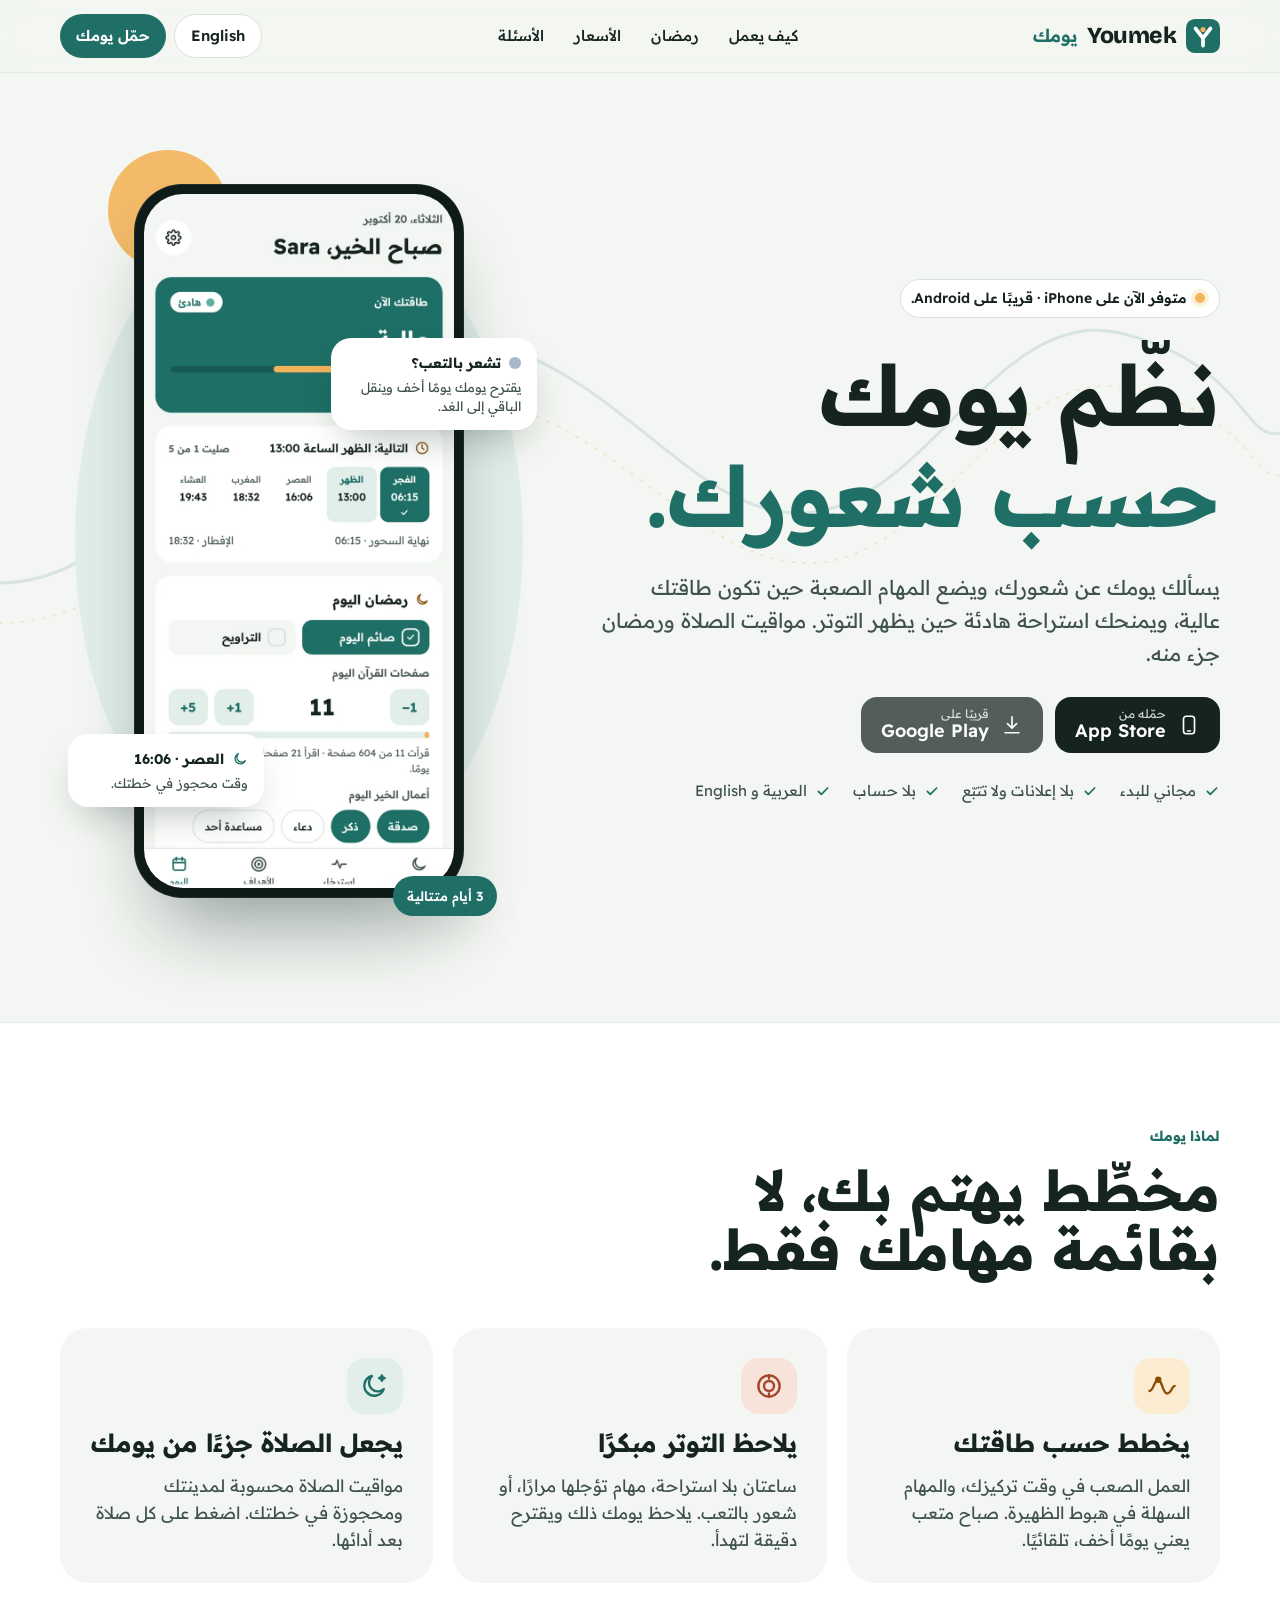
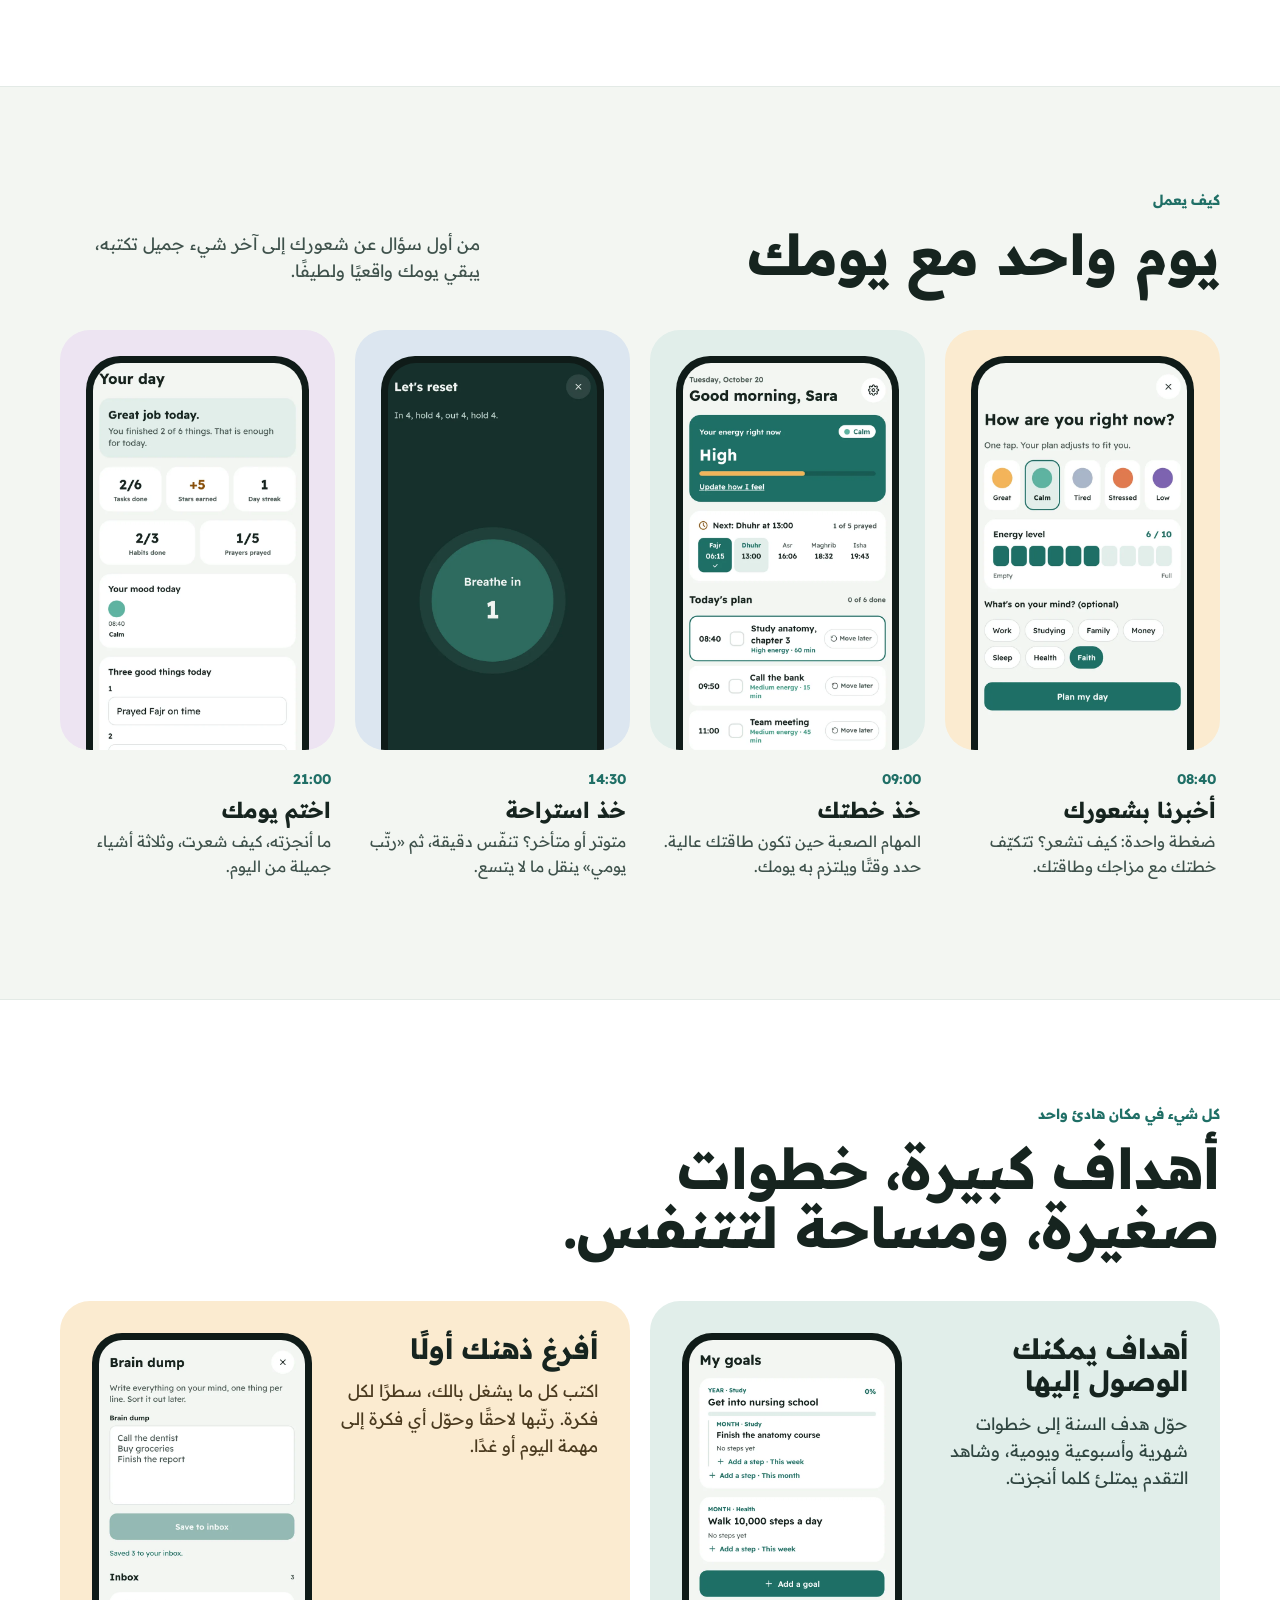
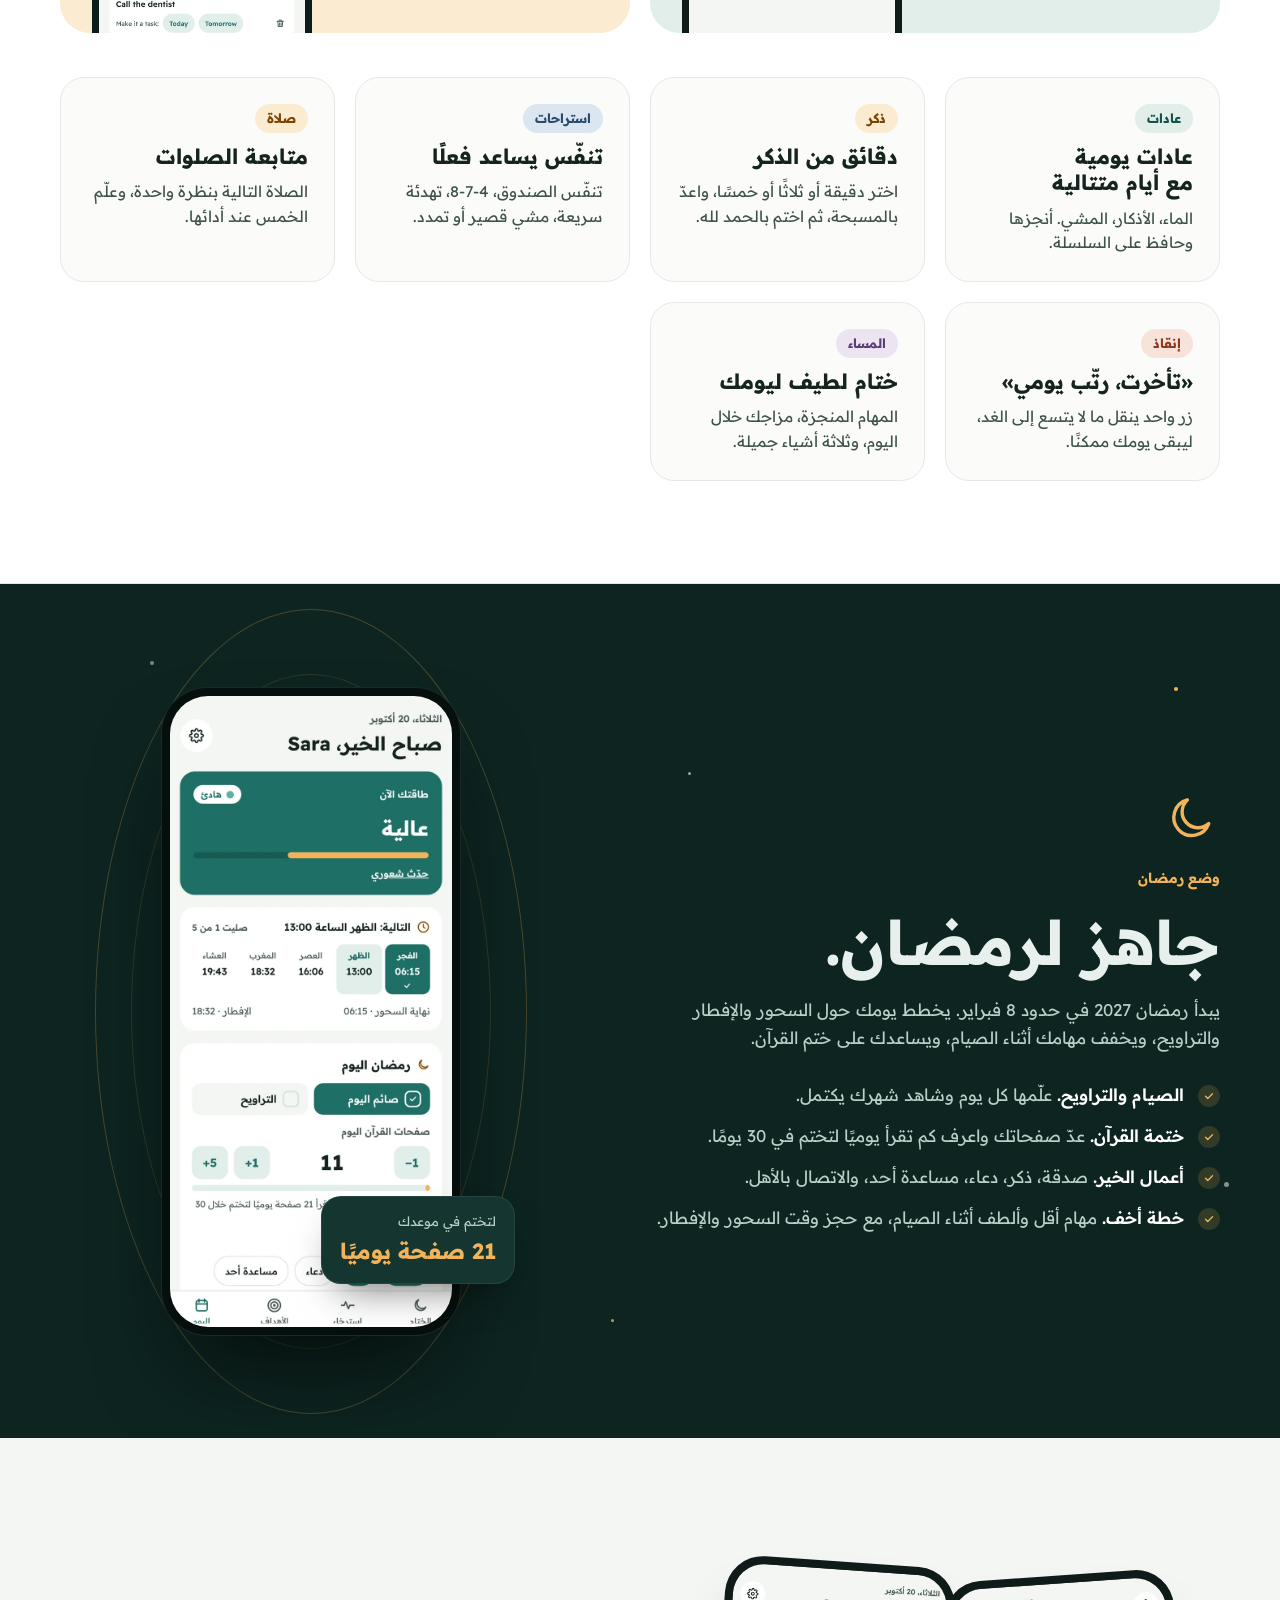
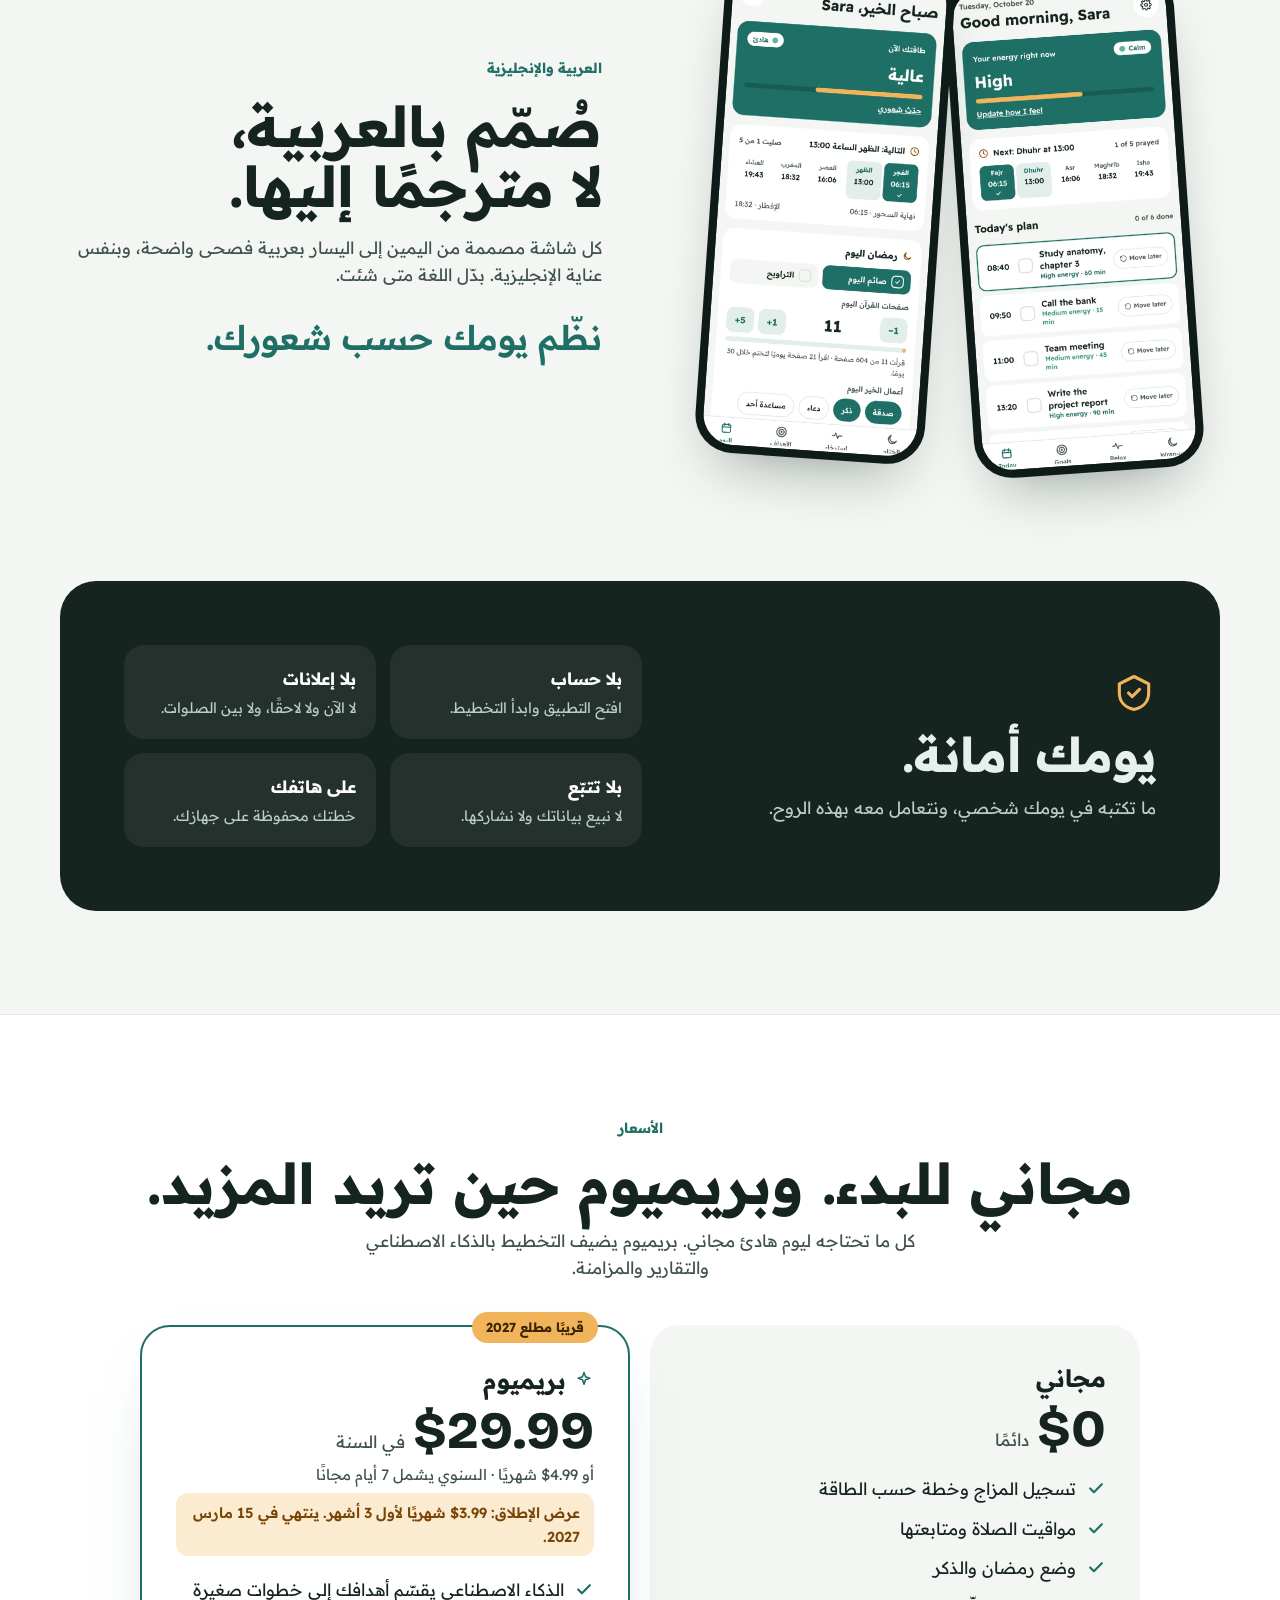
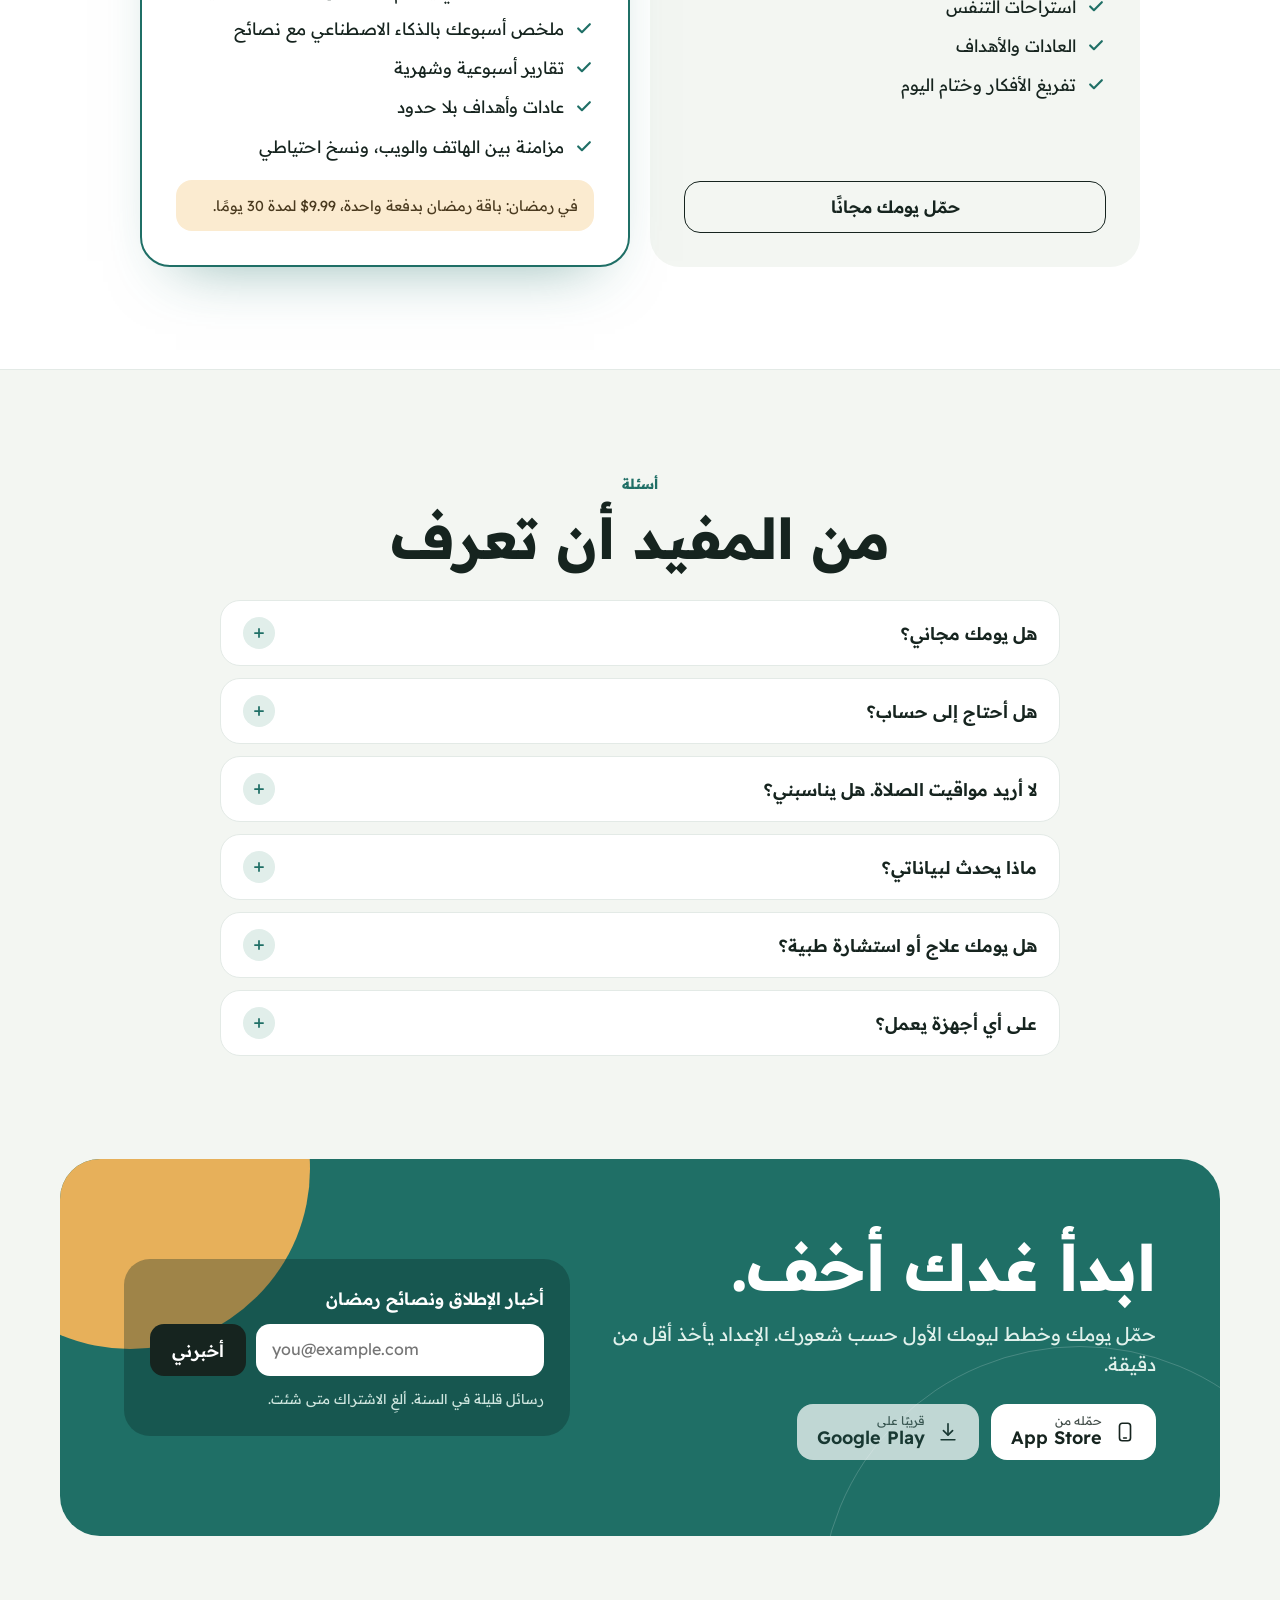
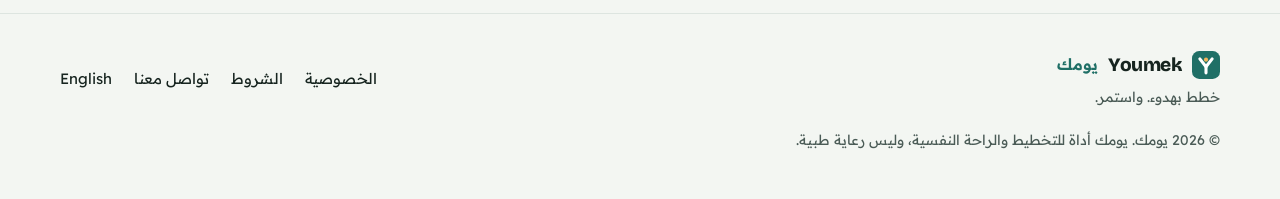
==== commit 3643286a: "Update index.html/ changing to now in arabic" ====
--- a/docs/ar/index.html
+++ b/docs/ar/index.html
@@ -51,7 +51,7 @@
   </svg>
   <div class="wrap hero-grid">
     <div class="hero-copy">
-      <span class="badge"><span class="badge-dot" aria-hidden="true"></span>جديد على iPhone وAndroid والويب</span>
+      <span class="badge"><span class="badge-dot" aria-hidden="true"></span>متوفر الآن على iPhone · قريبًا على Android.</span>
       <h1 class="h1">نظّم يومك <em>حسب شعورك.</em></h1>
       <p class="hero-sub">يسألك يومك عن شعورك، ويضع المهام الصعبة حين تكون طاقتك عالية، ويمنحك استراحة هادئة حين يظهر التوتر. مواقيت الصلاة ورمضان جزء منه.</p>
       <div class="cta-row" id="download">
@@ -220,7 +220,7 @@
     <nav class="footer-links" aria-label="روابط">
       <a href="../privacy/#ar">الخصوصية</a>
       <a href="../terms/">الشروط</a>
-      <a href="mailto:[YOUR CONTACT EMAIL]">تواصل معنا</a>
+      <a href="mailto:hello@youmek.com">تواصل معنا</a>
       <a href="../" hreflang="en" lang="en" data-setlang="en">English</a>
     </nav>
     <small>© <span data-year>2026</span> يومك. يومك أداة للتخطيط والراحة النفسية، وليس رعاية طبية.</small>
